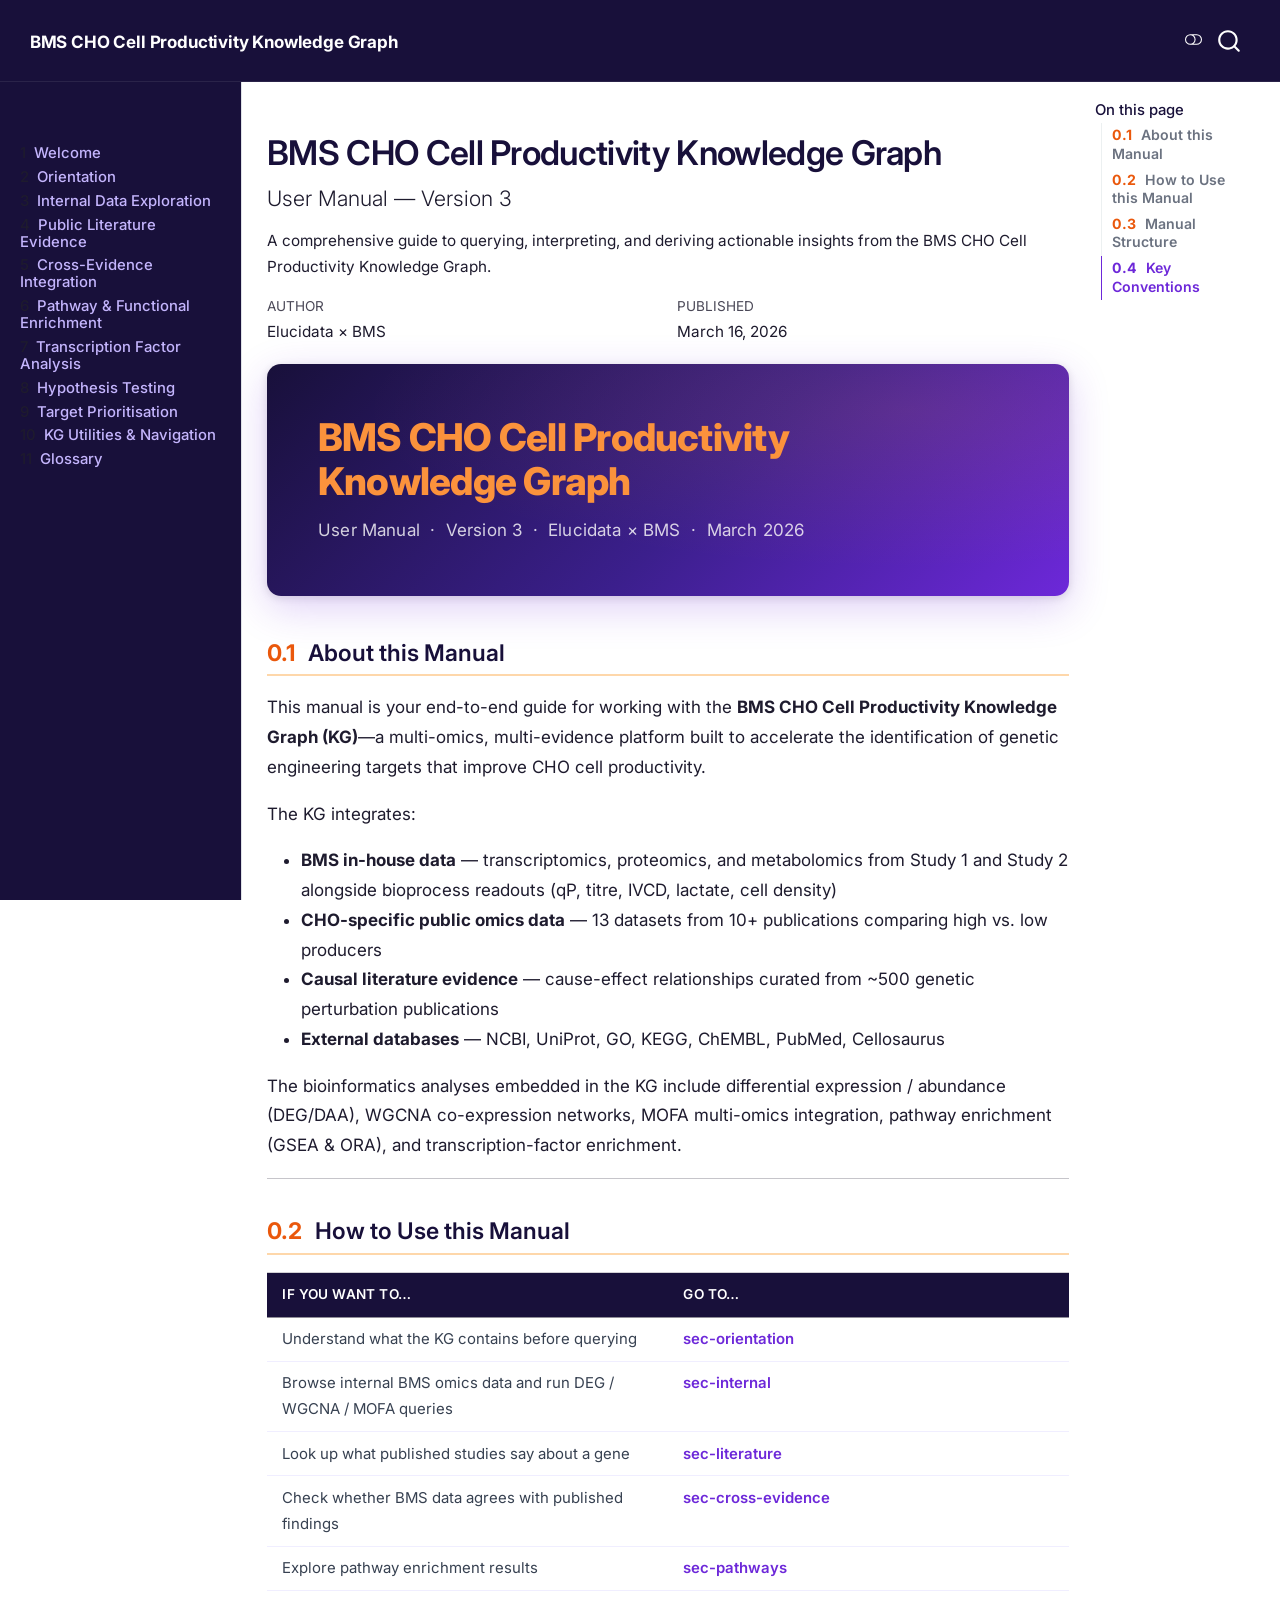
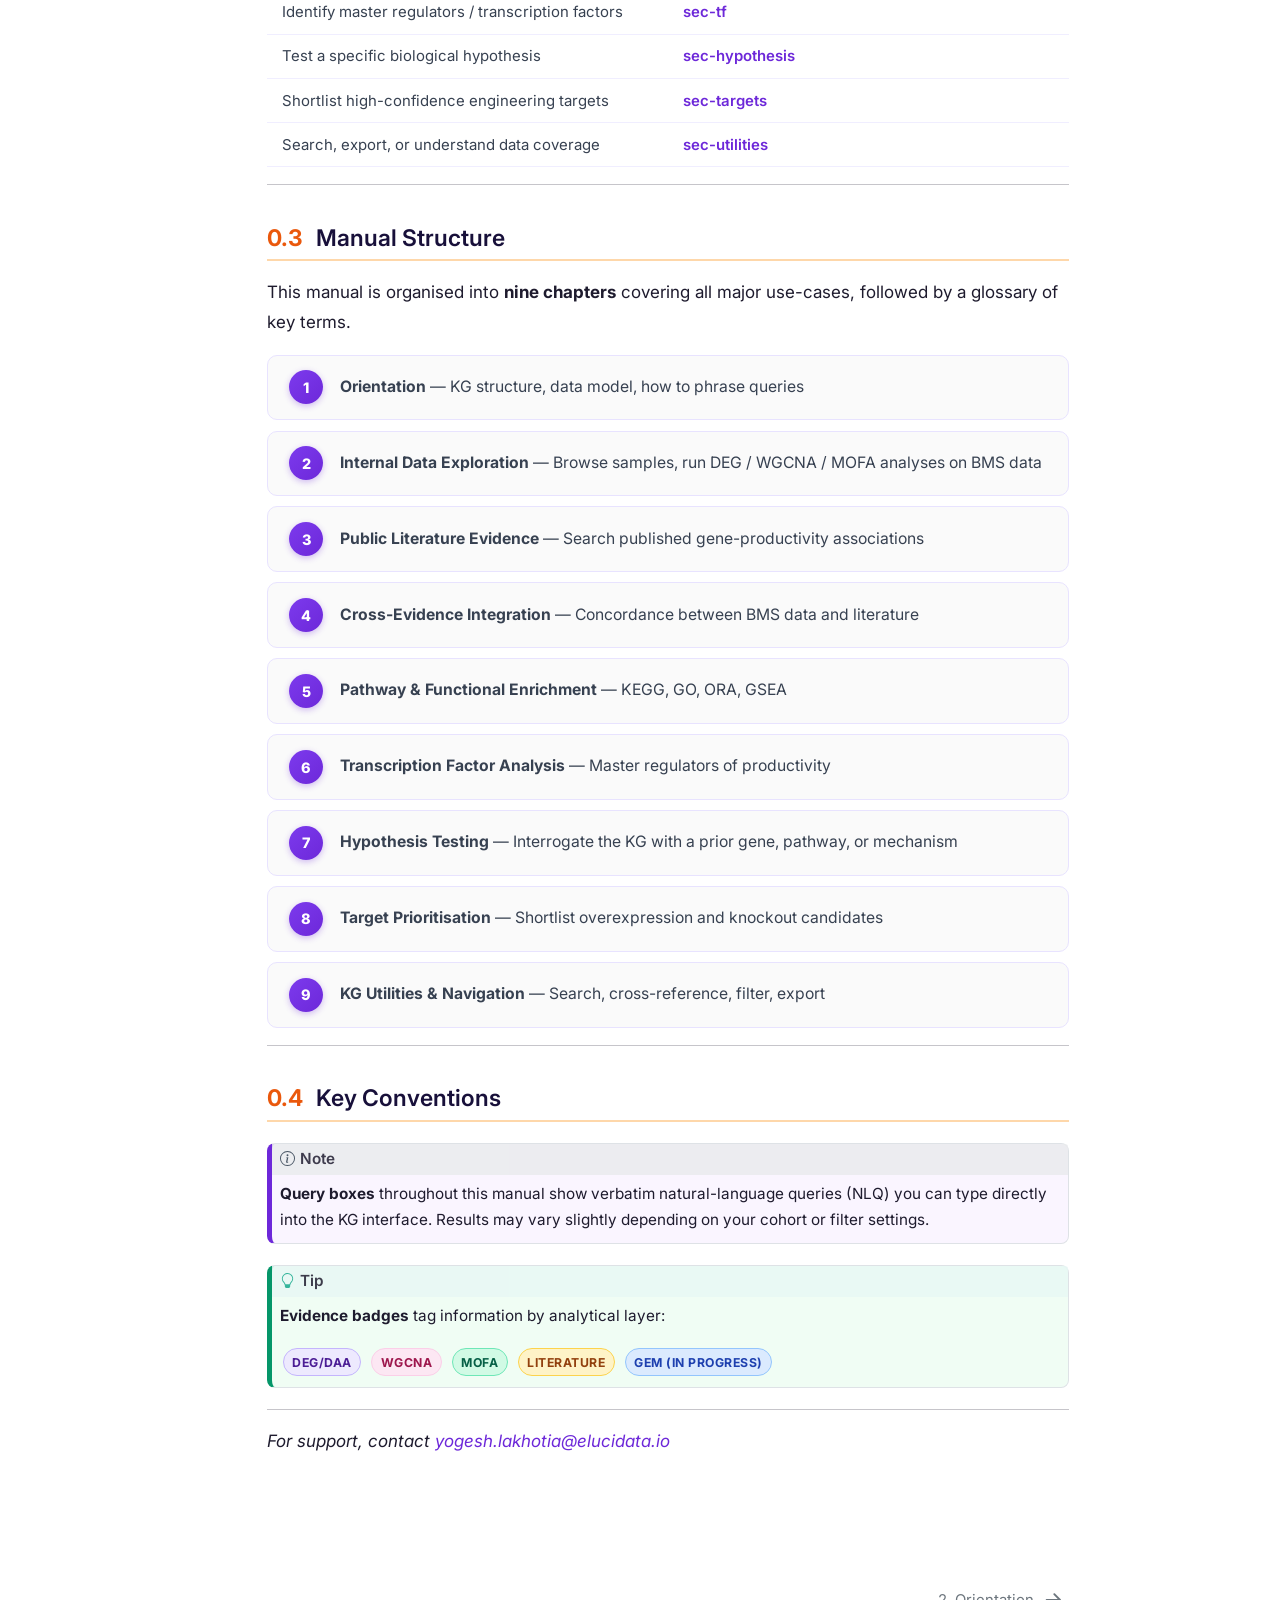
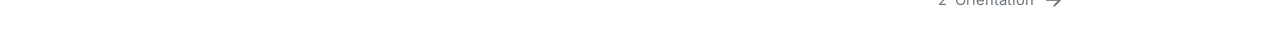
==== docs/index.html @ b987f4b6 "Configure GitHub Pages output" ====
<!DOCTYPE html>
<html xmlns="http://www.w3.org/1999/xhtml" lang="en" xml:lang="en"><head>

<meta charset="utf-8">
<meta name="generator" content="quarto-1.9.36">

<meta name="viewport" content="width=device-width, initial-scale=1.0, user-scalable=yes">

<meta name="author" content="Elucidata × BMS">
<meta name="dcterms.date" content="2026-03-16">
<meta name="description" content="A comprehensive guide to querying, interpreting, and deriving actionable insights from the BMS CHO Cell Productivity Knowledge Graph.">

<title>BMS CHO Cell Productivity Knowledge Graph</title>
<style>
/* Default styles provided by pandoc.
** See https://pandoc.org/MANUAL.html#variables-for-html for config info.
*/
code{white-space: pre-wrap;}
span.smallcaps{font-variant: small-caps;}
div.columns{display: flex; gap: min(4vw, 1.5em);}
div.column{flex: auto; overflow-x: auto;}
div.hanging-indent{margin-left: 1.5em; text-indent: -1.5em;}
ul.task-list{list-style: none;}
ul.task-list li input[type="checkbox"] {
  width: 0.8em;
  margin: 0 0.8em 0.2em -1em; /* quarto-specific, see https://github.com/quarto-dev/quarto-cli/issues/4556 */ 
  vertical-align: middle;
}
</style>


<script src="site_libs/quarto-nav/quarto-nav.js"></script>
<script src="site_libs/quarto-nav/headroom.min.js"></script>
<script src="site_libs/clipboard/clipboard.min.js"></script>
<script src="site_libs/quarto-search/autocomplete.umd.js"></script>
<script src="site_libs/quarto-search/fuse.min.js"></script>
<script src="site_libs/quarto-search/quarto-search.js"></script>
<meta name="quarto:offset" content="./">
<link href="./chapters/01-orientation.html" rel="next">
<script src="site_libs/quarto-html/quarto.js" type="module"></script>
<script src="site_libs/quarto-html/tabsets/tabsets.js" type="module"></script>
<script src="site_libs/quarto-html/popper.min.js"></script>
<script src="site_libs/quarto-html/tippy.umd.min.js"></script>
<script src="site_libs/quarto-html/anchor.min.js"></script>
<link href="site_libs/quarto-html/tippy.css" rel="stylesheet">
<link href="site_libs/quarto-html/quarto-syntax-highlighting-156c76771fd2490d2eb8da209f6ee8fd.css" rel="stylesheet" class="quarto-color-scheme" id="quarto-text-highlighting-styles">
<link href="site_libs/quarto-html/quarto-syntax-highlighting-dark-9d999877f3c5e6af240db9c54b9fdcfe.css" rel="stylesheet" class="quarto-color-scheme quarto-color-alternate" id="quarto-text-highlighting-styles">
<link href="site_libs/quarto-html/quarto-syntax-highlighting-156c76771fd2490d2eb8da209f6ee8fd.css" rel="stylesheet" class="quarto-color-scheme-extra" id="quarto-text-highlighting-styles">
<script src="site_libs/bootstrap/bootstrap.min.js"></script>
<link href="site_libs/bootstrap/bootstrap-icons.css" rel="stylesheet">
<link href="site_libs/bootstrap/bootstrap-00e9f1b5a2752f8c4356c5c7caae83e0.min.css" rel="stylesheet" append-hash="true" class="quarto-color-scheme" id="quarto-bootstrap" data-mode="light">
<link href="site_libs/bootstrap/bootstrap-dark-c3cbe804e7477162f487d173cf7d653f.min.css" rel="stylesheet" append-hash="true" class="quarto-color-scheme quarto-color-alternate" id="quarto-bootstrap" data-mode="dark">
<link href="site_libs/bootstrap/bootstrap-00e9f1b5a2752f8c4356c5c7caae83e0.min.css" rel="stylesheet" append-hash="true" class="quarto-color-scheme-extra" id="quarto-bootstrap" data-mode="light">
<script id="quarto-search-options" type="application/json">{
  "location": "navbar",
  "copy-button": false,
  "collapse-after": 3,
  "panel-placement": "end",
  "type": "overlay",
  "limit": 50,
  "keyboard-shortcut": [
    "f",
    "/",
    "s"
  ],
  "show-item-context": false,
  "language": {
    "search-no-results-text": "No results",
    "search-matching-documents-text": "matching documents",
    "search-copy-link-title": "Copy link to search",
    "search-hide-matches-text": "Hide additional matches",
    "search-more-match-text": "more match in this document",
    "search-more-matches-text": "more matches in this document",
    "search-clear-button-title": "Clear",
    "search-text-placeholder": "",
    "search-detached-cancel-button-title": "Cancel",
    "search-submit-button-title": "Submit",
    "search-label": "Search"
  }
}</script>
<style>html{ scroll-behavior: smooth; }</style>


</head>

<body class="nav-sidebar docked nav-fixed quarto-light"><script id="quarto-html-before-body" type="application/javascript">
    const toggleBodyColorMode = (bsSheetEl) => {
      const mode = bsSheetEl.getAttribute("data-mode");
      const bodyEl = window.document.querySelector("body");
      if (mode === "dark") {
        bodyEl.classList.add("quarto-dark");
        bodyEl.classList.remove("quarto-light");
      } else {
        bodyEl.classList.add("quarto-light");
        bodyEl.classList.remove("quarto-dark");
      }
    }
    const toggleBodyColorPrimary = () => {
      const bsSheetEl = window.document.querySelector("link#quarto-bootstrap:not([rel=disabled-stylesheet])");
      if (bsSheetEl) {
        toggleBodyColorMode(bsSheetEl);
      }
    }
    const setColorSchemeToggle = (alternate) => {
      const toggles = window.document.querySelectorAll('.quarto-color-scheme-toggle');
      for (let i=0; i < toggles.length; i++) {
        const toggle = toggles[i];
        if (toggle) {
          if (alternate) {
            toggle.classList.add("alternate");
          } else {
            toggle.classList.remove("alternate");
          }
        }
      }
    };
    const toggleColorMode = (alternate) => {
      // Switch the stylesheets
      const primaryStylesheets = window.document.querySelectorAll('link.quarto-color-scheme:not(.quarto-color-alternate)');
      const alternateStylesheets = window.document.querySelectorAll('link.quarto-color-scheme.quarto-color-alternate');
      manageTransitions('#quarto-margin-sidebar .nav-link', false);
      if (alternate) {
        // note: dark is layered on light, we don't disable primary!
        enableStylesheet(alternateStylesheets);
        for (const sheetNode of alternateStylesheets) {
          if (sheetNode.id === "quarto-bootstrap") {
            toggleBodyColorMode(sheetNode);
          }
        }
      } else {
        disableStylesheet(alternateStylesheets);
        enableStylesheet(primaryStylesheets)
        toggleBodyColorPrimary();
      }
      manageTransitions('#quarto-margin-sidebar .nav-link', true);
      // Switch the toggles
      setColorSchemeToggle(alternate)
      // Hack to workaround the fact that safari doesn't
      // properly recolor the scrollbar when toggling (#1455)
      if (navigator.userAgent.indexOf('Safari') > 0 && navigator.userAgent.indexOf('Chrome') == -1) {
        manageTransitions("body", false);
        window.scrollTo(0, 1);
        setTimeout(() => {
          window.scrollTo(0, 0);
          manageTransitions("body", true);
        }, 40);
      }
    }
    const disableStylesheet = (stylesheets) => {
      for (let i=0; i < stylesheets.length; i++) {
        const stylesheet = stylesheets[i];
        stylesheet.rel = 'disabled-stylesheet';
      }
    }
    const enableStylesheet = (stylesheets) => {
      for (let i=0; i < stylesheets.length; i++) {
        const stylesheet = stylesheets[i];
        if(stylesheet.rel !== 'stylesheet') { // for Chrome, which will still FOUC without this check
          stylesheet.rel = 'stylesheet';
        }
      }
    }
    const manageTransitions = (selector, allowTransitions) => {
      const els = window.document.querySelectorAll(selector);
      for (let i=0; i < els.length; i++) {
        const el = els[i];
        if (allowTransitions) {
          el.classList.remove('notransition');
        } else {
          el.classList.add('notransition');
        }
      }
    }
    const isFileUrl = () => {
      return window.location.protocol === 'file:';
    }
    const hasAlternateSentinel = () => {
      let styleSentinel = getColorSchemeSentinel();
      if (styleSentinel !== null) {
        return styleSentinel === "alternate";
      } else {
        return false;
      }
    }
    const setStyleSentinel = (alternate) => {
      const value = alternate ? "alternate" : "default";
      if (!isFileUrl()) {
        window.localStorage.setItem("quarto-color-scheme", value);
      } else {
        localAlternateSentinel = value;
      }
    }
    const getColorSchemeSentinel = () => {
      if (!isFileUrl()) {
        const storageValue = window.localStorage.getItem("quarto-color-scheme");
        return storageValue != null ? storageValue : localAlternateSentinel;
      } else {
        return localAlternateSentinel;
      }
    }
    const toggleGiscusIfUsed = (isAlternate, darkModeDefault) => {
      const baseTheme = document.querySelector('#giscus-base-theme')?.value ?? 'light';
      const alternateTheme = document.querySelector('#giscus-alt-theme')?.value ?? 'dark';
      let newTheme = '';
      if(authorPrefersDark) {
        newTheme = isAlternate ? baseTheme : alternateTheme;
      } else {
        newTheme = isAlternate ? alternateTheme : baseTheme;
      }
      const changeGiscusTheme = () => {
        // From: https://github.com/giscus/giscus/issues/336
        const sendMessage = (message) => {
          const iframe = document.querySelector('iframe.giscus-frame');
          if (!iframe) return;
          iframe.contentWindow.postMessage({ giscus: message }, 'https://giscus.app');
        }
        sendMessage({
          setConfig: {
            theme: newTheme
          }
        });
      }
      const isGiscussLoaded = window.document.querySelector('iframe.giscus-frame') !== null;
      if (isGiscussLoaded) {
        changeGiscusTheme();
      }
    };
    const authorPrefersDark = false;
    const darkModeDefault = authorPrefersDark;
      document.querySelector('link#quarto-text-highlighting-styles.quarto-color-scheme-extra').rel = 'disabled-stylesheet';
      document.querySelector('link#quarto-bootstrap.quarto-color-scheme-extra').rel = 'disabled-stylesheet';
    let localAlternateSentinel = darkModeDefault ? 'alternate' : 'default';
    // Dark / light mode switch
    window.quartoToggleColorScheme = () => {
      // Read the current dark / light value
      let toAlternate = !hasAlternateSentinel();
      toggleColorMode(toAlternate);
      setStyleSentinel(toAlternate);
      toggleGiscusIfUsed(toAlternate, darkModeDefault);
      window.dispatchEvent(new Event('resize'));
    };
    // Switch to dark mode if need be
    if (hasAlternateSentinel()) {
      toggleColorMode(true);
    } else {
      toggleColorMode(false);
    }
  </script>

<div id="quarto-search-results"></div>
  <header id="quarto-header" class="headroom fixed-top">
    <nav class="navbar navbar-expand-lg " data-bs-theme="dark">
      <div class="navbar-container container-fluid">
      <div class="navbar-brand-container mx-auto">
    <a class="navbar-brand" href="./index.html">
    <span class="navbar-title">BMS CHO Cell Productivity Knowledge Graph</span>
    </a>
  </div>
        <div class="quarto-navbar-tools tools-end">
  <a href="" class="quarto-color-scheme-toggle quarto-navigation-tool  px-1" onclick="window.quartoToggleColorScheme(); return false;" title="Toggle dark mode"><i class="bi"></i></a>
</div>
          <div id="quarto-search" class="" title="Search"></div>
      </div> <!-- /container-fluid -->
    </nav>
  <nav class="quarto-secondary-nav">
    <div class="container-fluid d-flex">
      <button type="button" class="quarto-btn-toggle btn" data-bs-toggle="collapse" role="button" data-bs-target=".quarto-sidebar-collapse-item" aria-controls="quarto-sidebar" aria-expanded="false" aria-label="Toggle sidebar navigation" onclick="if (window.quartoToggleHeadroom) { window.quartoToggleHeadroom(); }">
        <i class="bi bi-layout-text-sidebar-reverse"></i>
      </button>
        <nav class="quarto-page-breadcrumbs" aria-label="breadcrumb"><ol class="breadcrumb"><li class="breadcrumb-item"><a href="./index.html"><span class="chapter-number">1</span>&nbsp; <span class="chapter-title">Welcome</span></a></li></ol></nav>
        <a class="flex-grow-1" role="navigation" data-bs-toggle="collapse" data-bs-target=".quarto-sidebar-collapse-item" aria-controls="quarto-sidebar" aria-expanded="false" aria-label="Toggle sidebar navigation" onclick="if (window.quartoToggleHeadroom) { window.quartoToggleHeadroom(); }">      
        </a>
      <button type="button" class="btn quarto-search-button" aria-label="Search" onclick="window.quartoOpenSearch();">
        <i class="bi bi-search"></i>
      </button>
    </div>
  </nav>
</header>
<!-- content -->
<div id="quarto-content" class="quarto-container page-columns page-rows-contents page-layout-article page-navbar">
<!-- sidebar -->
  <nav id="quarto-sidebar" class="sidebar collapse collapse-horizontal quarto-sidebar-collapse-item sidebar-navigation docked overflow-auto">
        <div class="mt-2 flex-shrink-0 align-items-center">
        <div class="sidebar-search">
        <div id="quarto-search" class="" title="Search"></div>
        </div>
        </div>
    <div class="sidebar-menu-container"> 
    <ul class="list-unstyled mt-1">
        <li class="sidebar-item">
  <div class="sidebar-item-container"> 
  <a href="./index.html" class="sidebar-item-text sidebar-link active">
 <span class="menu-text"><span class="chapter-number">1</span>&nbsp; <span class="chapter-title">Welcome</span></span></a>
  </div>
</li>
        <li class="sidebar-item">
  <div class="sidebar-item-container"> 
  <a href="./chapters/01-orientation.html" class="sidebar-item-text sidebar-link">
 <span class="menu-text"><span class="chapter-number">2</span>&nbsp; <span class="chapter-title">Orientation</span></span></a>
  </div>
</li>
        <li class="sidebar-item">
  <div class="sidebar-item-container"> 
  <a href="./chapters/02-internal-data.html" class="sidebar-item-text sidebar-link">
 <span class="menu-text"><span class="chapter-number">3</span>&nbsp; <span class="chapter-title">Internal Data Exploration</span></span></a>
  </div>
</li>
        <li class="sidebar-item">
  <div class="sidebar-item-container"> 
  <a href="./chapters/03-public-literature.html" class="sidebar-item-text sidebar-link">
 <span class="menu-text"><span class="chapter-number">4</span>&nbsp; <span class="chapter-title">Public Literature Evidence</span></span></a>
  </div>
</li>
        <li class="sidebar-item">
  <div class="sidebar-item-container"> 
  <a href="./chapters/04-cross-evidence.html" class="sidebar-item-text sidebar-link">
 <span class="menu-text"><span class="chapter-number">5</span>&nbsp; <span class="chapter-title">Cross-Evidence Integration</span></span></a>
  </div>
</li>
        <li class="sidebar-item">
  <div class="sidebar-item-container"> 
  <a href="./chapters/05-pathway-enrichment.html" class="sidebar-item-text sidebar-link">
 <span class="menu-text"><span class="chapter-number">6</span>&nbsp; <span class="chapter-title">Pathway &amp; Functional Enrichment</span></span></a>
  </div>
</li>
        <li class="sidebar-item">
  <div class="sidebar-item-container"> 
  <a href="./chapters/06-transcription-factors.html" class="sidebar-item-text sidebar-link">
 <span class="menu-text"><span class="chapter-number">7</span>&nbsp; <span class="chapter-title">Transcription Factor Analysis</span></span></a>
  </div>
</li>
        <li class="sidebar-item">
  <div class="sidebar-item-container"> 
  <a href="./chapters/07-hypothesis-testing.html" class="sidebar-item-text sidebar-link">
 <span class="menu-text"><span class="chapter-number">8</span>&nbsp; <span class="chapter-title">Hypothesis Testing</span></span></a>
  </div>
</li>
        <li class="sidebar-item">
  <div class="sidebar-item-container"> 
  <a href="./chapters/08-target-prioritization.html" class="sidebar-item-text sidebar-link">
 <span class="menu-text"><span class="chapter-number">9</span>&nbsp; <span class="chapter-title">Target Prioritisation</span></span></a>
  </div>
</li>
        <li class="sidebar-item">
  <div class="sidebar-item-container"> 
  <a href="./chapters/09-utilities.html" class="sidebar-item-text sidebar-link">
 <span class="menu-text"><span class="chapter-number">10</span>&nbsp; <span class="chapter-title">KG Utilities &amp; Navigation</span></span></a>
  </div>
</li>
        <li class="sidebar-item">
  <div class="sidebar-item-container"> 
  <a href="./chapters/glossary.html" class="sidebar-item-text sidebar-link">
 <span class="menu-text"><span class="chapter-number">11</span>&nbsp; <span class="chapter-title">Glossary</span></span></a>
  </div>
</li>
    </ul>
    </div>
</nav>
<div id="quarto-sidebar-glass" class="quarto-sidebar-collapse-item" data-bs-toggle="collapse" data-bs-target=".quarto-sidebar-collapse-item"></div>
<!-- margin-sidebar -->
    <div id="quarto-margin-sidebar" class="sidebar margin-sidebar">
        <nav id="TOC" role="doc-toc" class="toc-active">
    <h2 id="toc-title">On this page</h2>
   
  <ul>
  <li><a href="#about-this-manual" id="toc-about-this-manual" class="nav-link active" data-scroll-target="#about-this-manual"><span class="header-section-number">0.1</span> About this Manual</a></li>
  <li><a href="#how-to-use-this-manual" id="toc-how-to-use-this-manual" class="nav-link" data-scroll-target="#how-to-use-this-manual"><span class="header-section-number">0.2</span> How to Use this Manual</a></li>
  <li><a href="#manual-structure" id="toc-manual-structure" class="nav-link" data-scroll-target="#manual-structure"><span class="header-section-number">0.3</span> Manual Structure</a></li>
  <li><a href="#key-conventions" id="toc-key-conventions" class="nav-link" data-scroll-target="#key-conventions"><span class="header-section-number">0.4</span> Key Conventions</a></li>
  </ul>
</nav>
    </div>
<!-- main -->
<main class="content" id="quarto-document-content">


<header id="title-block-header" class="quarto-title-block default">
<div class="quarto-title">
<h1 class="title">BMS CHO Cell Productivity Knowledge Graph</h1>
<p class="subtitle lead">User Manual — Version 3</p>
</div>

<div>
  <div class="description">
    <p>A comprehensive guide to querying, interpreting, and deriving actionable insights from the BMS CHO Cell Productivity Knowledge Graph.</p>
  </div>
</div>


<div class="quarto-title-meta">

    <div>
    <div class="quarto-title-meta-heading">Author</div>
    <div class="quarto-title-meta-contents">
             <p>Elucidata × BMS </p>
          </div>
  </div>
    
    <div>
    <div class="quarto-title-meta-heading">Published</div>
    <div class="quarto-title-meta-contents">
      <p class="date">March 16, 2026</p>
    </div>
  </div>
  
    
  </div>
  


</header>


<div class="hero-banner">
  <p class="hero-title">BMS CHO Cell Productivity<br>Knowledge Graph</p>
  <p class="hero-subtitle">User Manual &nbsp;·&nbsp; Version 3 &nbsp;·&nbsp; Elucidata × BMS &nbsp;·&nbsp; March 2026</p>
</div>
<section id="about-this-manual" class="level2" data-number="0.1">
<h2 data-number="0.1" class="anchored" data-anchor-id="about-this-manual"><span class="header-section-number">0.1</span> About this Manual</h2>
<p>This manual is your end-to-end guide for working with the <strong>BMS CHO Cell Productivity Knowledge Graph (KG)</strong>—a multi-omics, multi-evidence platform built to accelerate the identification of genetic engineering targets that improve CHO cell productivity.</p>
<p>The KG integrates:</p>
<ul>
<li><strong>BMS in-house data</strong> — transcriptomics, proteomics, and metabolomics from Study 1 and Study 2 alongside bioprocess readouts (qP, titre, IVCD, lactate, cell density)</li>
<li><strong>CHO-specific public omics data</strong> — 13 datasets from 10+ publications comparing high vs.&nbsp;low producers</li>
<li><strong>Causal literature evidence</strong> — cause-effect relationships curated from ~500 genetic perturbation publications</li>
<li><strong>External databases</strong> — NCBI, UniProt, GO, KEGG, ChEMBL, PubMed, Cellosaurus</li>
</ul>
<p>The bioinformatics analyses embedded in the KG include differential expression / abundance (DEG/DAA), WGCNA co-expression networks, MOFA multi-omics integration, pathway enrichment (GSEA &amp; ORA), and transcription-factor enrichment.</p>
<hr>
</section>
<section id="how-to-use-this-manual" class="level2" data-number="0.2">
<h2 data-number="0.2" class="anchored" data-anchor-id="how-to-use-this-manual"><span class="header-section-number">0.2</span> How to Use this Manual</h2>
<table class="caption-top table">
<colgroup>
<col style="width: 50%">
<col style="width: 50%">
</colgroup>
<thead>
<tr class="header">
<th>If you want to…</th>
<th>Go to…</th>
</tr>
</thead>
<tbody>
<tr class="odd">
<td>Understand what the KG contains before querying</td>
<td><a href="#sec-orientation" class="quarto-xref"><span class="quarto-unresolved-ref">sec-orientation</span></a></td>
</tr>
<tr class="even">
<td>Browse internal BMS omics data and run DEG / WGCNA / MOFA queries</td>
<td><a href="#sec-internal" class="quarto-xref"><span class="quarto-unresolved-ref">sec-internal</span></a></td>
</tr>
<tr class="odd">
<td>Look up what published studies say about a gene</td>
<td><a href="#sec-literature" class="quarto-xref"><span class="quarto-unresolved-ref">sec-literature</span></a></td>
</tr>
<tr class="even">
<td>Check whether BMS data agrees with published findings</td>
<td><a href="#sec-cross-evidence" class="quarto-xref"><span class="quarto-unresolved-ref">sec-cross-evidence</span></a></td>
</tr>
<tr class="odd">
<td>Explore pathway enrichment results</td>
<td><a href="#sec-pathways" class="quarto-xref"><span class="quarto-unresolved-ref">sec-pathways</span></a></td>
</tr>
<tr class="even">
<td>Identify master regulators / transcription factors</td>
<td><a href="#sec-tf" class="quarto-xref"><span class="quarto-unresolved-ref">sec-tf</span></a></td>
</tr>
<tr class="odd">
<td>Test a specific biological hypothesis</td>
<td><a href="#sec-hypothesis" class="quarto-xref"><span class="quarto-unresolved-ref">sec-hypothesis</span></a></td>
</tr>
<tr class="even">
<td>Shortlist high-confidence engineering targets</td>
<td><a href="#sec-targets" class="quarto-xref"><span class="quarto-unresolved-ref">sec-targets</span></a></td>
</tr>
<tr class="odd">
<td>Search, export, or understand data coverage</td>
<td><a href="#sec-utilities" class="quarto-xref"><span class="quarto-unresolved-ref">sec-utilities</span></a></td>
</tr>
</tbody>
</table>
<hr>
</section>
<section id="manual-structure" class="level2" data-number="0.3">
<h2 data-number="0.3" class="anchored" data-anchor-id="manual-structure"><span class="header-section-number">0.3</span> Manual Structure</h2>
<p>This manual is organised into <strong>nine chapters</strong> covering all major use-cases, followed by a glossary of key terms.</p>
<div class="step-box">
  <div class="step-number">1</div>
  <div><strong>Orientation</strong> — KG structure, data model, how to phrase queries</div>
</div>
<div class="step-box">
  <div class="step-number">2</div>
  <div><strong>Internal Data Exploration</strong> — Browse samples, run DEG / WGCNA / MOFA analyses on BMS data</div>
</div>
<div class="step-box">
  <div class="step-number">3</div>
  <div><strong>Public Literature Evidence</strong> — Search published gene-productivity associations</div>
</div>
<div class="step-box">
  <div class="step-number">4</div>
  <div><strong>Cross-Evidence Integration</strong> — Concordance between BMS data and literature</div>
</div>
<div class="step-box">
  <div class="step-number">5</div>
  <div><strong>Pathway &amp; Functional Enrichment</strong> — KEGG, GO, ORA, GSEA</div>
</div>
<div class="step-box">
  <div class="step-number">6</div>
  <div><strong>Transcription Factor Analysis</strong> — Master regulators of productivity</div>
</div>
<div class="step-box">
  <div class="step-number">7</div>
  <div><strong>Hypothesis Testing</strong> — Interrogate the KG with a prior gene, pathway, or mechanism</div>
</div>
<div class="step-box">
  <div class="step-number">8</div>
  <div><strong>Target Prioritisation</strong> — Shortlist overexpression and knockout candidates</div>
</div>
<div class="step-box">
  <div class="step-number">9</div>
  <div><strong>KG Utilities &amp; Navigation</strong> — Search, cross-reference, filter, export</div>
</div>
<hr>
</section>
<section id="key-conventions" class="level2" data-number="0.4">
<h2 data-number="0.4" class="anchored" data-anchor-id="key-conventions"><span class="header-section-number">0.4</span> Key Conventions</h2>
<div class="callout callout-style-default callout-note callout-titled">
<div class="callout-header d-flex align-content-center">
<div class="callout-icon-container">
<i class="callout-icon"></i>
</div>
<div class="callout-title-container flex-fill">
Note
</div>
</div>
<div class="callout-body-container callout-body">
<p><strong>Query boxes</strong> throughout this manual show verbatim natural-language queries (NLQ) you can type directly into the KG interface. Results may vary slightly depending on your cohort or filter settings.</p>
</div>
</div>
<div class="callout callout-style-default callout-tip callout-titled">
<div class="callout-header d-flex align-content-center">
<div class="callout-icon-container">
<i class="callout-icon"></i>
</div>
<div class="callout-title-container flex-fill">
Tip
</div>
</div>
<div class="callout-body-container callout-body">
<p><strong>Evidence badges</strong> tag information by analytical layer:</p>
<p><span class="evidence-badge badge-deg">DEG/DAA</span> <span class="evidence-badge badge-wgcna">WGCNA</span> <span class="evidence-badge badge-mofa">MOFA</span> <span class="evidence-badge badge-lit">Literature</span> <span class="evidence-badge badge-gem">GEM (in progress)</span></p>
</div>
</div>
<hr>
<p><em>For support, contact <a href="mailto:yogesh.lakhotia@elucidata.io">yogesh.lakhotia@elucidata.io</a></em></p>


</section>

</main> <!-- /main -->
<script id="quarto-html-after-body" type="application/javascript">
  window.document.addEventListener("DOMContentLoaded", function (event) {
    // Ensure there is a toggle, if there isn't float one in the top right
    if (window.document.querySelector('.quarto-color-scheme-toggle') === null) {
      const a = window.document.createElement('a');
      a.classList.add('top-right');
      a.classList.add('quarto-color-scheme-toggle');
      a.href = "";
      a.onclick = function() { try { window.quartoToggleColorScheme(); } catch {} return false; };
      const i = window.document.createElement("i");
      i.classList.add('bi');
      a.appendChild(i);
      window.document.body.appendChild(a);
    }
    setColorSchemeToggle(hasAlternateSentinel())
    const icon = "";
    const anchorJS = new window.AnchorJS();
    anchorJS.options = {
      placement: 'right',
      icon: icon
    };
    anchorJS.add('.anchored');
    const isCodeAnnotation = (el) => {
      for (const clz of el.classList) {
        if (clz.startsWith('code-annotation-')) {                     
          return true;
        }
      }
      return false;
    }
    const onCopySuccess = function(e) {
      // button target
      const button = e.trigger;
      // don't keep focus
      button.blur();
      // flash "checked"
      button.classList.add('code-copy-button-checked');
      var currentTitle = button.getAttribute("title");
      button.setAttribute("title", "Copied!");
      let tooltip;
      if (window.bootstrap) {
        button.setAttribute("data-bs-toggle", "tooltip");
        button.setAttribute("data-bs-placement", "left");
        button.setAttribute("data-bs-title", "Copied!");
        tooltip = new bootstrap.Tooltip(button, 
          { trigger: "manual", 
            customClass: "code-copy-button-tooltip",
            offset: [0, -8]});
        tooltip.show();    
      }
      setTimeout(function() {
        if (tooltip) {
          tooltip.hide();
          button.removeAttribute("data-bs-title");
          button.removeAttribute("data-bs-toggle");
          button.removeAttribute("data-bs-placement");
        }
        button.setAttribute("title", currentTitle);
        button.classList.remove('code-copy-button-checked');
      }, 1000);
      // clear code selection
      e.clearSelection();
    }
    const getTextToCopy = function(trigger) {
      const outerScaffold = trigger.parentElement.cloneNode(true);
      const codeEl = outerScaffold.querySelector('code');
      for (const childEl of codeEl.children) {
        if (isCodeAnnotation(childEl)) {
          childEl.remove();
        }
      }
      return codeEl.innerText;
    }
    const clipboard = new window.ClipboardJS('.code-copy-button:not([data-in-quarto-modal])', {
      text: getTextToCopy
    });
    clipboard.on('success', onCopySuccess);
    if (window.document.getElementById('quarto-embedded-source-code-modal')) {
      const clipboardModal = new window.ClipboardJS('.code-copy-button[data-in-quarto-modal]', {
        text: getTextToCopy,
        container: window.document.getElementById('quarto-embedded-source-code-modal')
      });
      clipboardModal.on('success', onCopySuccess);
    }
      var localhostRegex = new RegExp(/^(?:http|https):\/\/localhost\:?[0-9]*\//);
      var mailtoRegex = new RegExp(/^mailto:/);
        var filterRegex = new RegExp('/' + window.location.host + '/');
      var isInternal = (href) => {
          return filterRegex.test(href) || localhostRegex.test(href) || mailtoRegex.test(href);
      }
      // Inspect non-navigation links and adorn them if external
     var links = window.document.querySelectorAll('a[href]:not(.nav-link):not(.navbar-brand):not(.toc-action):not(.sidebar-link):not(.sidebar-item-toggle):not(.pagination-link):not(.no-external):not([aria-hidden]):not(.dropdown-item):not(.quarto-navigation-tool):not(.about-link)');
      for (var i=0; i<links.length; i++) {
        const link = links[i];
        if (!isInternal(link.href)) {
          // undo the damage that might have been done by quarto-nav.js in the case of
          // links that we want to consider external
          if (link.dataset.originalHref !== undefined) {
            link.href = link.dataset.originalHref;
          }
            // target, if specified
            link.setAttribute("target", "_blank");
            if (link.getAttribute("rel") === null) {
              link.setAttribute("rel", "noopener");
            }
            // default icon
            link.classList.add("external");
        }
      }
    function tippyHover(el, contentFn, onTriggerFn, onUntriggerFn) {
      const config = {
        allowHTML: true,
        maxWidth: 500,
        delay: 100,
        arrow: false,
        appendTo: function(el) {
            return el.parentElement;
        },
        interactive: true,
        interactiveBorder: 10,
        theme: 'quarto',
        placement: 'bottom-start',
      };
      if (contentFn) {
        config.content = contentFn;
      }
      if (onTriggerFn) {
        config.onTrigger = onTriggerFn;
      }
      if (onUntriggerFn) {
        config.onUntrigger = onUntriggerFn;
      }
      window.tippy(el, config); 
    }
    const noterefs = window.document.querySelectorAll('a[role="doc-noteref"]');
    for (var i=0; i<noterefs.length; i++) {
      const ref = noterefs[i];
      tippyHover(ref, function() {
        // use id or data attribute instead here
        let href = ref.getAttribute('data-footnote-href') || ref.getAttribute('href');
        try { href = new URL(href).hash; } catch {}
        const id = href.replace(/^#\/?/, "");
        const note = window.document.getElementById(id);
        if (note) {
          return note.innerHTML;
        } else {
          return "";
        }
      });
    }
    const xrefs = window.document.querySelectorAll('a.quarto-xref');
    const processXRef = (id, note) => {
      // Strip column container classes
      const stripColumnClz = (el) => {
        el.classList.remove("page-full", "page-columns");
        if (el.children) {
          for (const child of el.children) {
            stripColumnClz(child);
          }
        }
      }
      stripColumnClz(note)
      if (id === null || id.startsWith('sec-')) {
        // Special case sections, only their first couple elements
        const container = document.createElement("div");
        if (note.children && note.children.length > 2) {
          container.appendChild(note.children[0].cloneNode(true));
          for (let i = 1; i < note.children.length; i++) {
            const child = note.children[i];
            if (child.tagName === "P" && child.innerText === "") {
              continue;
            } else {
              container.appendChild(child.cloneNode(true));
              break;
            }
          }
          if (window.Quarto?.typesetMath) {
            window.Quarto.typesetMath(container);
          }
          return container.innerHTML
        } else {
          if (window.Quarto?.typesetMath) {
            window.Quarto.typesetMath(note);
          }
          return note.innerHTML;
        }
      } else {
        // Remove any anchor links if they are present
        const anchorLink = note.querySelector('a.anchorjs-link');
        if (anchorLink) {
          anchorLink.remove();
        }
        if (window.Quarto?.typesetMath) {
          window.Quarto.typesetMath(note);
        }
        if (note.classList.contains("callout")) {
          return note.outerHTML;
        } else {
          return note.innerHTML;
        }
      }
    }
    for (var i=0; i<xrefs.length; i++) {
      const xref = xrefs[i];
      tippyHover(xref, undefined, function(instance) {
        instance.disable();
        let url = xref.getAttribute('href');
        let hash = undefined; 
        if (url.startsWith('#')) {
          hash = url;
        } else {
          try { hash = new URL(url).hash; } catch {}
        }
        if (hash) {
          const id = hash.replace(/^#\/?/, "");
          const note = window.document.getElementById(id);
          if (note !== null) {
            try {
              const html = processXRef(id, note.cloneNode(true));
              instance.setContent(html);
            } finally {
              instance.enable();
              instance.show();
            }
          } else {
            // See if we can fetch this
            fetch(url.split('#')[0])
            .then(res => res.text())
            .then(html => {
              const parser = new DOMParser();
              const htmlDoc = parser.parseFromString(html, "text/html");
              const note = htmlDoc.getElementById(id);
              if (note !== null) {
                const html = processXRef(id, note);
                instance.setContent(html);
              } 
            }).finally(() => {
              instance.enable();
              instance.show();
            });
          }
        } else {
          // See if we can fetch a full url (with no hash to target)
          // This is a special case and we should probably do some content thinning / targeting
          fetch(url)
          .then(res => res.text())
          .then(html => {
            const parser = new DOMParser();
            const htmlDoc = parser.parseFromString(html, "text/html");
            const note = htmlDoc.querySelector('main.content');
            if (note !== null) {
              // This should only happen for chapter cross references
              // (since there is no id in the URL)
              // remove the first header
              if (note.children.length > 0 && note.children[0].tagName === "HEADER") {
                note.children[0].remove();
              }
              const html = processXRef(null, note);
              instance.setContent(html);
            } 
          }).finally(() => {
            instance.enable();
            instance.show();
          });
        }
      }, function(instance) {
      });
    }
        let selectedAnnoteEl;
        const selectorForAnnotation = ( cell, annotation) => {
          let cellAttr = 'data-code-cell="' + cell + '"';
          let lineAttr = 'data-code-annotation="' +  annotation + '"';
          const selector = 'span[' + cellAttr + '][' + lineAttr + ']';
          return selector;
        }
        const selectCodeLines = (annoteEl) => {
          const doc = window.document;
          const targetCell = annoteEl.getAttribute("data-target-cell");
          const targetAnnotation = annoteEl.getAttribute("data-target-annotation");
          const annoteSpan = window.document.querySelector(selectorForAnnotation(targetCell, targetAnnotation));
          const lines = annoteSpan.getAttribute("data-code-lines").split(",");
          const lineIds = lines.map((line) => {
            return targetCell + "-" + line;
          })
          let top = null;
          let height = null;
          let parent = null;
          if (lineIds.length > 0) {
              //compute the position of the single el (top and bottom and make a div)
              const el = window.document.getElementById(lineIds[0]);
              top = el.offsetTop;
              height = el.offsetHeight;
              parent = el.parentElement.parentElement;
            if (lineIds.length > 1) {
              const lastEl = window.document.getElementById(lineIds[lineIds.length - 1]);
              const bottom = lastEl.offsetTop + lastEl.offsetHeight;
              height = bottom - top;
            }
            if (top !== null && height !== null && parent !== null) {
              // cook up a div (if necessary) and position it 
              let div = window.document.getElementById("code-annotation-line-highlight");
              if (div === null) {
                div = window.document.createElement("div");
                div.setAttribute("id", "code-annotation-line-highlight");
                div.style.position = 'absolute';
                parent.appendChild(div);
              }
              div.style.top = top - 2 + "px";
              div.style.height = height + 4 + "px";
              div.style.left = 0;
              let gutterDiv = window.document.getElementById("code-annotation-line-highlight-gutter");
              if (gutterDiv === null) {
                gutterDiv = window.document.createElement("div");
                gutterDiv.setAttribute("id", "code-annotation-line-highlight-gutter");
                gutterDiv.style.position = 'absolute';
                const codeCell = window.document.getElementById(targetCell);
                const gutter = codeCell.querySelector('.code-annotation-gutter');
                gutter.appendChild(gutterDiv);
              }
              gutterDiv.style.top = top - 2 + "px";
              gutterDiv.style.height = height + 4 + "px";
            }
            selectedAnnoteEl = annoteEl;
          }
        };
        const unselectCodeLines = () => {
          const elementsIds = ["code-annotation-line-highlight", "code-annotation-line-highlight-gutter"];
          elementsIds.forEach((elId) => {
            const div = window.document.getElementById(elId);
            if (div) {
              div.remove();
            }
          });
          selectedAnnoteEl = undefined;
        };
          // Handle positioning of the toggle
      window.addEventListener(
        "resize",
        throttle(() => {
          elRect = undefined;
          if (selectedAnnoteEl) {
            selectCodeLines(selectedAnnoteEl);
          }
        }, 10)
      );
      function throttle(fn, ms) {
      let throttle = false;
      let timer;
        return (...args) => {
          if(!throttle) { // first call gets through
              fn.apply(this, args);
              throttle = true;
          } else { // all the others get throttled
              if(timer) clearTimeout(timer); // cancel #2
              timer = setTimeout(() => {
                fn.apply(this, args);
                timer = throttle = false;
              }, ms);
          }
        };
      }
        // Attach click handler to the DT
        const annoteDls = window.document.querySelectorAll('dt[data-target-cell]');
        for (const annoteDlNode of annoteDls) {
          annoteDlNode.addEventListener('click', (event) => {
            const clickedEl = event.target;
            if (clickedEl !== selectedAnnoteEl) {
              unselectCodeLines();
              const activeEl = window.document.querySelector('dt[data-target-cell].code-annotation-active');
              if (activeEl) {
                activeEl.classList.remove('code-annotation-active');
              }
              selectCodeLines(clickedEl);
              clickedEl.classList.add('code-annotation-active');
            } else {
              // Unselect the line
              unselectCodeLines();
              clickedEl.classList.remove('code-annotation-active');
            }
          });
        }
    const findCites = (el) => {
      const parentEl = el.parentElement;
      if (parentEl) {
        const cites = parentEl.dataset.cites;
        if (cites) {
          return {
            el,
            cites: cites.split(' ')
          };
        } else {
          return findCites(el.parentElement)
        }
      } else {
        return undefined;
      }
    };
    var bibliorefs = window.document.querySelectorAll('a[role="doc-biblioref"]');
    for (var i=0; i<bibliorefs.length; i++) {
      const ref = bibliorefs[i];
      const citeInfo = findCites(ref);
      if (citeInfo) {
        tippyHover(citeInfo.el, function() {
          var popup = window.document.createElement('div');
          citeInfo.cites.forEach(function(cite) {
            var citeDiv = window.document.createElement('div');
            citeDiv.classList.add('hanging-indent');
            citeDiv.classList.add('csl-entry');
            var biblioDiv = window.document.getElementById('ref-' + cite);
            if (biblioDiv) {
              citeDiv.innerHTML = biblioDiv.innerHTML;
            }
            popup.appendChild(citeDiv);
          });
          return popup.innerHTML;
        });
      }
    }
  });
  </script>
<nav class="page-navigation">
  <div class="nav-page nav-page-previous">
  </div>
  <div class="nav-page nav-page-next">
      <a href="./chapters/01-orientation.html" class="pagination-link" aria-label="Orientation">
        <span class="nav-page-text"><span class="chapter-number">2</span>&nbsp; <span class="chapter-title">Orientation</span></span> <i class="bi bi-arrow-right-short"></i>
      </a>
  </div>
</nav>
</div> <!-- /content -->




<script src="site_libs/quarto-html/zenscroll-min.js"></script>
</body></html>
---- docs/site_libs/quarto-html/tippy.css ----
.tippy-box[data-animation=fade][data-state=hidden]{opacity:0}[data-tippy-root]{max-width:calc(100vw - 10px)}.tippy-box{position:relative;background-color:#333;color:#fff;border-radius:4px;font-size:14px;line-height:1.4;white-space:normal;outline:0;transition-property:transform,visibility,opacity}.tippy-box[data-placement^=top]>.tippy-arrow{bottom:0}.tippy-box[data-placement^=top]>.tippy-arrow:before{bottom:-7px;left:0;border-width:8px 8px 0;border-top-color:initial;transform-origin:center top}.tippy-box[data-placement^=bottom]>.tippy-arrow{top:0}.tippy-box[data-placement^=bottom]>.tippy-arrow:before{top:-7px;left:0;border-width:0 8px 8px;border-bottom-color:initial;transform-origin:center bottom}.tippy-box[data-placement^=left]>.tippy-arrow{right:0}.tippy-box[data-placement^=left]>.tippy-arrow:before{border-width:8px 0 8px 8px;border-left-color:initial;right:-7px;transform-origin:center left}.tippy-box[data-placement^=right]>.tippy-arrow{left:0}.tippy-box[data-placement^=right]>.tippy-arrow:before{left:-7px;border-width:8px 8px 8px 0;border-right-color:initial;transform-origin:center right}.tippy-box[data-inertia][data-state=visible]{transition-timing-function:cubic-bezier(.54,1.5,.38,1.11)}.tippy-arrow{width:16px;height:16px;color:#333}.tippy-arrow:before{content:"";position:absolute;border-color:transparent;border-style:solid}.tippy-content{position:relative;padding:5px 9px;z-index:1}
---- docs/site_libs/quarto-html/quarto-syntax-highlighting-156c76771fd2490d2eb8da209f6ee8fd.css ----
/* quarto syntax highlight colors */
:root {
  --quarto-hl-ot-color: #003B4F;
  --quarto-hl-at-color: #657422;
  --quarto-hl-ss-color: #20794D;
  --quarto-hl-an-color: #5E5E5E;
  --quarto-hl-fu-color: #4758AB;
  --quarto-hl-st-color: #20794D;
  --quarto-hl-cf-color: #003B4F;
  --quarto-hl-op-color: #5E5E5E;
  --quarto-hl-er-color: #AD0000;
  --quarto-hl-bn-color: #AD0000;
  --quarto-hl-al-color: #AD0000;
  --quarto-hl-va-color: #111111;
  --quarto-hl-bu-color: inherit;
  --quarto-hl-ex-color: inherit;
  --quarto-hl-pp-color: #AD0000;
  --quarto-hl-in-color: #5E5E5E;
  --quarto-hl-vs-color: #20794D;
  --quarto-hl-wa-color: #5E5E5E;
  --quarto-hl-do-color: #5E5E5E;
  --quarto-hl-im-color: #00769E;
  --quarto-hl-ch-color: #20794D;
  --quarto-hl-dt-color: #AD0000;
  --quarto-hl-fl-color: #AD0000;
  --quarto-hl-co-color: #5E5E5E;
  --quarto-hl-cv-color: #5E5E5E;
  --quarto-hl-cn-color: #8f5902;
  --quarto-hl-sc-color: #5E5E5E;
  --quarto-hl-dv-color: #AD0000;
  --quarto-hl-kw-color: #003B4F;
}

/* other quarto variables */
:root {
  --quarto-font-monospace: "JetBrains Mono", "Fira Mono", ui-monospace, monospace;
}

:root {
  --quarto-font-monospace: SFMono-Regular, Menlo, Monaco, Consolas, "Liberation Mono", "Courier New", monospace;
}

/* syntax highlight based on Pandoc's rules */
pre > code.sourceCode > span {
  color: #003B4F;
}

code.sourceCode > span {
  color: #003B4F;
}

div.sourceCode,
div.sourceCode pre.sourceCode {
  color: #003B4F;
}

/* Normal */
code span {
  color: #003B4F;
}

/* Alert */
code span.al {
  color: #AD0000;
  font-style: inherit;
}

/* Annotation */
code span.an {
  color: #5E5E5E;
  font-style: inherit;
}

/* Attribute */
code span.at {
  color: #657422;
  font-style: inherit;
}

/* BaseN */
code span.bn {
  color: #AD0000;
  font-style: inherit;
}

/* BuiltIn */
code span.bu {
  font-style: inherit;
}

/* ControlFlow */
code span.cf {
  color: #003B4F;
  font-weight: bold;
  font-style: inherit;
}

/* Char */
code span.ch {
  color: #20794D;
  font-style: inherit;
}

/* Constant */
code span.cn {
  color: #8f5902;
  font-style: inherit;
}

/* Comment */
code span.co {
  color: #5E5E5E;
  font-style: inherit;
}

/* CommentVar */
code span.cv {
  color: #5E5E5E;
  font-style: italic;
}

/* Documentation */
code span.do {
  color: #5E5E5E;
  font-style: italic;
}

/* DataType */
code span.dt {
  color: #AD0000;
  font-style: inherit;
}

/* DecVal */
code span.dv {
  color: #AD0000;
  font-style: inherit;
}

/* Error */
code span.er {
  color: #AD0000;
  font-style: inherit;
}

/* Extension */
code span.ex {
  font-style: inherit;
}

/* Float */
code span.fl {
  color: #AD0000;
  font-style: inherit;
}

/* Function */
code span.fu {
  color: #4758AB;
  font-style: inherit;
}

/* Import */
code span.im {
  color: #00769E;
  font-style: inherit;
}

/* Information */
code span.in {
  color: #5E5E5E;
  font-style: inherit;
}

/* Keyword */
code span.kw {
  color: #003B4F;
  font-weight: bold;
  font-style: inherit;
}

/* Operator */
code span.op {
  color: #5E5E5E;
  font-style: inherit;
}

/* Other */
code span.ot {
  color: #003B4F;
  font-style: inherit;
}

/* Preprocessor */
code span.pp {
  color: #AD0000;
  font-style: inherit;
}

/* SpecialChar */
code span.sc {
  color: #5E5E5E;
  font-style: inherit;
}

/* SpecialString */
code span.ss {
  color: #20794D;
  font-style: inherit;
}

/* String */
code span.st {
  color: #20794D;
  font-style: inherit;
}

/* Variable */
code span.va {
  color: #111111;
  font-style: inherit;
}

/* VerbatimString */
code span.vs {
  color: #20794D;
  font-style: inherit;
}

/* Warning */
code span.wa {
  color: #5E5E5E;
  font-style: italic;
}

.prevent-inlining {
  content: "</";
}

/*# sourceMappingURL=93d8ca35737032ab2d8c25ea41d46aaa.css.map */
---- docs/site_libs/quarto-html/quarto-syntax-highlighting-dark-9d999877f3c5e6af240db9c54b9fdcfe.css ----
/* quarto syntax highlight colors */
:root {
  --quarto-hl-al-color: #f07178;
  --quarto-hl-an-color: #d4d0ab;
  --quarto-hl-at-color: #00e0e0;
  --quarto-hl-bn-color: #d4d0ab;
  --quarto-hl-bu-color: #abe338;
  --quarto-hl-ch-color: #abe338;
  --quarto-hl-co-color: #f8f8f2;
  --quarto-hl-cv-color: #ffd700;
  --quarto-hl-cn-color: #ffd700;
  --quarto-hl-cf-color: #ffa07a;
  --quarto-hl-dt-color: #ffa07a;
  --quarto-hl-dv-color: #d4d0ab;
  --quarto-hl-do-color: #f8f8f2;
  --quarto-hl-er-color: #f07178;
  --quarto-hl-ex-color: #00e0e0;
  --quarto-hl-fl-color: #d4d0ab;
  --quarto-hl-fu-color: #ffa07a;
  --quarto-hl-im-color: #abe338;
  --quarto-hl-in-color: #d4d0ab;
  --quarto-hl-kw-color: #ffa07a;
  --quarto-hl-op-color: #ffa07a;
  --quarto-hl-ot-color: #00e0e0;
  --quarto-hl-pp-color: #dcc6e0;
  --quarto-hl-re-color: #00e0e0;
  --quarto-hl-sc-color: #abe338;
  --quarto-hl-ss-color: #abe338;
  --quarto-hl-st-color: #abe338;
  --quarto-hl-va-color: #00e0e0;
  --quarto-hl-vs-color: #abe338;
  --quarto-hl-wa-color: #dcc6e0;
}

/* other quarto variables */
:root {
  --quarto-font-monospace: "JetBrains Mono", "Fira Mono", ui-monospace, monospace;
}

:root {
  --quarto-font-monospace: SFMono-Regular, Menlo, Monaco, Consolas, "Liberation Mono", "Courier New", monospace;
}

/* syntax highlight based on Pandoc's rules */
pre > code.sourceCode > span {
  color: #f8f8f2;
}

code.sourceCode > span {
  color: #f8f8f2;
}

div.sourceCode,
div.sourceCode pre.sourceCode {
  color: #f8f8f2;
}

/* Normal */
code span {
  color: #f8f8f2;
}

/* Alert */
code span.al {
  color: #f07178;
}

/* Annotation */
code span.an {
  color: #d4d0ab;
}

/* Attribute */
code span.at {
  color: #00e0e0;
}

/* BaseN */
code span.bn {
  color: #d4d0ab;
}

/* BuiltIn */
code span.bu {
  color: #abe338;
}

/* ControlFlow */
code span.cf {
  font-weight: bold;
  color: #ffa07a;
}

/* Char */
code span.ch {
  color: #abe338;
}

/* Constant */
code span.cn {
  color: #ffd700;
}

/* Comment */
code span.co {
  font-style: italic;
  color: #f8f8f2;
}

/* CommentVar */
code span.cv {
  color: #ffd700;
}

/* Documentation */
code span.do {
  color: #f8f8f2;
}

/* DataType */
code span.dt {
  color: #ffa07a;
}

/* DecVal */
code span.dv {
  color: #d4d0ab;
}

/* Error */
code span.er {
  color: #f07178;
  text-decoration: underline;
}

/* Extension */
code span.ex {
  font-weight: bold;
  color: #00e0e0;
}

/* Float */
code span.fl {
  color: #d4d0ab;
}

/* Function */
code span.fu {
  color: #ffa07a;
}

/* Import */
code span.im {
  color: #abe338;
}

/* Information */
code span.in {
  color: #d4d0ab;
}

/* Keyword */
code span.kw {
  font-weight: bold;
  color: #ffa07a;
}

/* Operator */
code span.op {
  color: #ffa07a;
}

/* Other */
code span.ot {
  color: #00e0e0;
}

/* Preprocessor */
code span.pp {
  color: #dcc6e0;
}

/* RegionMarker */
code span.re {
  background-color: #f8f8f2;
  color: #00e0e0;
}

/* SpecialChar */
code span.sc {
  color: #abe338;
}

/* SpecialString */
code span.ss {
  color: #abe338;
}

/* String */
code span.st {
  color: #abe338;
}

/* Variable */
code span.va {
  color: #00e0e0;
}

/* VerbatimString */
code span.vs {
  color: #abe338;
}

/* Warning */
code span.wa {
  color: #dcc6e0;
}

.prevent-inlining {
  content: "</";
}

/*# sourceMappingURL=94bc6e2957e26891d3617f5e80196e13.css.map */
---- docs/site_libs/quarto-html/quarto-syntax-highlighting-156c76771fd2490d2eb8da209f6ee8fd.css ----
/* quarto syntax highlight colors */
:root {
  --quarto-hl-ot-color: #003B4F;
  --quarto-hl-at-color: #657422;
  --quarto-hl-ss-color: #20794D;
  --quarto-hl-an-color: #5E5E5E;
  --quarto-hl-fu-color: #4758AB;
  --quarto-hl-st-color: #20794D;
  --quarto-hl-cf-color: #003B4F;
  --quarto-hl-op-color: #5E5E5E;
  --quarto-hl-er-color: #AD0000;
  --quarto-hl-bn-color: #AD0000;
  --quarto-hl-al-color: #AD0000;
  --quarto-hl-va-color: #111111;
  --quarto-hl-bu-color: inherit;
  --quarto-hl-ex-color: inherit;
  --quarto-hl-pp-color: #AD0000;
  --quarto-hl-in-color: #5E5E5E;
  --quarto-hl-vs-color: #20794D;
  --quarto-hl-wa-color: #5E5E5E;
  --quarto-hl-do-color: #5E5E5E;
  --quarto-hl-im-color: #00769E;
  --quarto-hl-ch-color: #20794D;
  --quarto-hl-dt-color: #AD0000;
  --quarto-hl-fl-color: #AD0000;
  --quarto-hl-co-color: #5E5E5E;
  --quarto-hl-cv-color: #5E5E5E;
  --quarto-hl-cn-color: #8f5902;
  --quarto-hl-sc-color: #5E5E5E;
  --quarto-hl-dv-color: #AD0000;
  --quarto-hl-kw-color: #003B4F;
}

/* other quarto variables */
:root {
  --quarto-font-monospace: "JetBrains Mono", "Fira Mono", ui-monospace, monospace;
}

:root {
  --quarto-font-monospace: SFMono-Regular, Menlo, Monaco, Consolas, "Liberation Mono", "Courier New", monospace;
}

/* syntax highlight based on Pandoc's rules */
pre > code.sourceCode > span {
  color: #003B4F;
}

code.sourceCode > span {
  color: #003B4F;
}

div.sourceCode,
div.sourceCode pre.sourceCode {
  color: #003B4F;
}

/* Normal */
code span {
  color: #003B4F;
}

/* Alert */
code span.al {
  color: #AD0000;
  font-style: inherit;
}

/* Annotation */
code span.an {
  color: #5E5E5E;
  font-style: inherit;
}

/* Attribute */
code span.at {
  color: #657422;
  font-style: inherit;
}

/* BaseN */
code span.bn {
  color: #AD0000;
  font-style: inherit;
}

/* BuiltIn */
code span.bu {
  font-style: inherit;
}

/* ControlFlow */
code span.cf {
  color: #003B4F;
  font-weight: bold;
  font-style: inherit;
}

/* Char */
code span.ch {
  color: #20794D;
  font-style: inherit;
}

/* Constant */
code span.cn {
  color: #8f5902;
  font-style: inherit;
}

/* Comment */
code span.co {
  color: #5E5E5E;
  font-style: inherit;
}

/* CommentVar */
code span.cv {
  color: #5E5E5E;
  font-style: italic;
}

/* Documentation */
code span.do {
  color: #5E5E5E;
  font-style: italic;
}

/* DataType */
code span.dt {
  color: #AD0000;
  font-style: inherit;
}

/* DecVal */
code span.dv {
  color: #AD0000;
  font-style: inherit;
}

/* Error */
code span.er {
  color: #AD0000;
  font-style: inherit;
}

/* Extension */
code span.ex {
  font-style: inherit;
}

/* Float */
code span.fl {
  color: #AD0000;
  font-style: inherit;
}

/* Function */
code span.fu {
  color: #4758AB;
  font-style: inherit;
}

/* Import */
code span.im {
  color: #00769E;
  font-style: inherit;
}

/* Information */
code span.in {
  color: #5E5E5E;
  font-style: inherit;
}

/* Keyword */
code span.kw {
  color: #003B4F;
  font-weight: bold;
  font-style: inherit;
}

/* Operator */
code span.op {
  color: #5E5E5E;
  font-style: inherit;
}

/* Other */
code span.ot {
  color: #003B4F;
  font-style: inherit;
}

/* Preprocessor */
code span.pp {
  color: #AD0000;
  font-style: inherit;
}

/* SpecialChar */
code span.sc {
  color: #5E5E5E;
  font-style: inherit;
}

/* SpecialString */
code span.ss {
  color: #20794D;
  font-style: inherit;
}

/* String */
code span.st {
  color: #20794D;
  font-style: inherit;
}

/* Variable */
code span.va {
  color: #111111;
  font-style: inherit;
}

/* VerbatimString */
code span.vs {
  color: #20794D;
  font-style: inherit;
}

/* Warning */
code span.wa {
  color: #5E5E5E;
  font-style: italic;
}

.prevent-inlining {
  content: "</";
}

/*# sourceMappingURL=93d8ca35737032ab2d8c25ea41d46aaa.css.map */
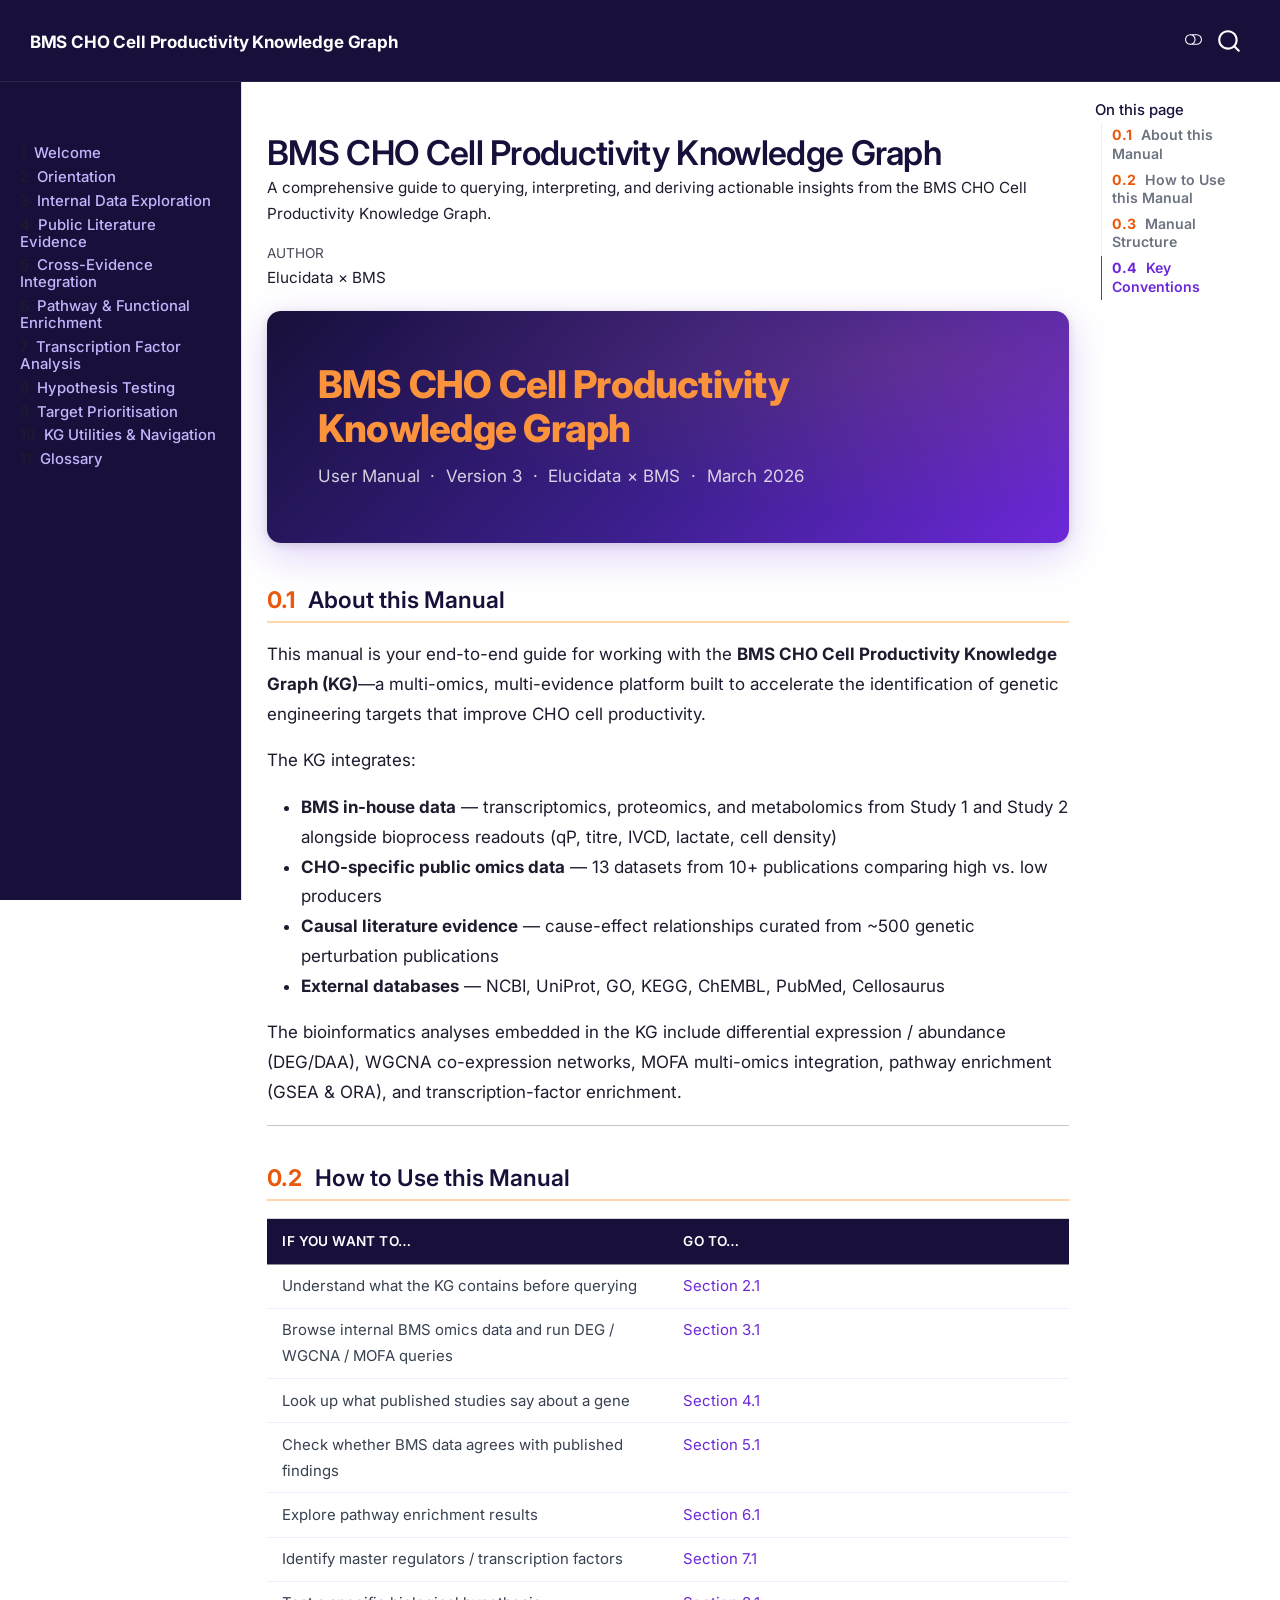
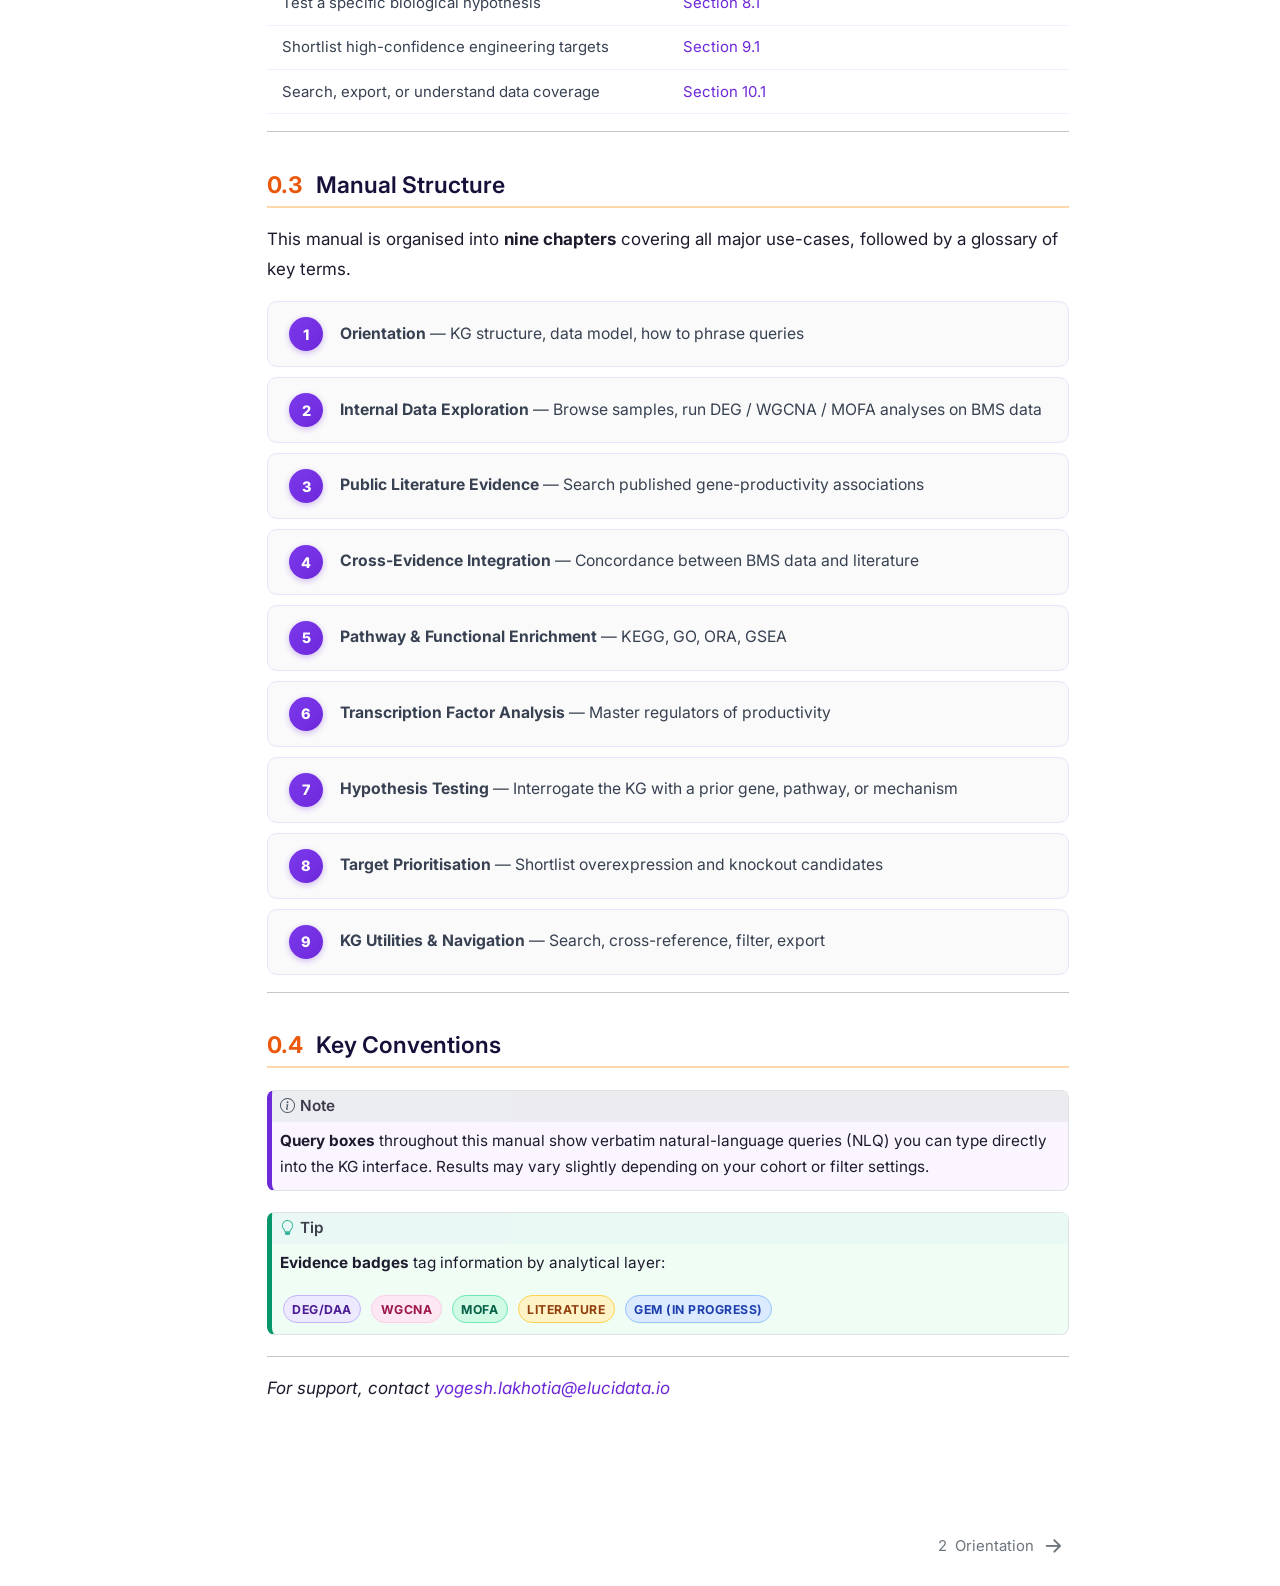
==== commit 5cf933f6: "update" ====
--- a/docs/index.html
+++ b/docs/index.html
@@ -7,7 +7,6 @@
 <meta name="viewport" content="width=device-width, initial-scale=1.0, user-scalable=yes">
 
 <meta name="author" content="Elucidata × BMS">
-<meta name="dcterms.date" content="2026-03-16">
 <meta name="description" content="A comprehensive guide to querying, interpreting, and deriving actionable insights from the BMS CHO Cell Productivity Knowledge Graph.">
 
 <title>BMS CHO Cell Productivity Knowledge Graph</title>
@@ -377,7 +376,6 @@
 <header id="title-block-header" class="quarto-title-block default">
 <div class="quarto-title">
 <h1 class="title">BMS CHO Cell Productivity Knowledge Graph</h1>
-<p class="subtitle lead">User Manual — Version 3</p>
 </div>
 
 <div>
@@ -396,12 +394,6 @@
           </div>
   </div>
     
-    <div>
-    <div class="quarto-title-meta-heading">Published</div>
-    <div class="quarto-title-meta-contents">
-      <p class="date">March 16, 2026</p>
-    </div>
-  </div>
   
     
   </div>
@@ -444,39 +436,39 @@
 <tbody>
 <tr class="odd">
 <td>Understand what the KG contains before querying</td>
-<td><a href="#sec-orientation" class="quarto-xref"><span class="quarto-unresolved-ref">sec-orientation</span></a></td>
+<td><a href="chapters/01-orientation.html#sec-orientation" class="quarto-xref"><span>Section 2.1</span></a></td>
 </tr>
 <tr class="even">
 <td>Browse internal BMS omics data and run DEG / WGCNA / MOFA queries</td>
-<td><a href="#sec-internal" class="quarto-xref"><span class="quarto-unresolved-ref">sec-internal</span></a></td>
+<td><a href="chapters/02-internal-data.html#sec-internal" class="quarto-xref"><span>Section 3.1</span></a></td>
 </tr>
 <tr class="odd">
 <td>Look up what published studies say about a gene</td>
-<td><a href="#sec-literature" class="quarto-xref"><span class="quarto-unresolved-ref">sec-literature</span></a></td>
+<td><a href="chapters/03-public-literature.html#sec-literature" class="quarto-xref"><span>Section 4.1</span></a></td>
 </tr>
 <tr class="even">
 <td>Check whether BMS data agrees with published findings</td>
-<td><a href="#sec-cross-evidence" class="quarto-xref"><span class="quarto-unresolved-ref">sec-cross-evidence</span></a></td>
+<td><a href="chapters/04-cross-evidence.html#sec-cross-evidence" class="quarto-xref"><span>Section 5.1</span></a></td>
 </tr>
 <tr class="odd">
 <td>Explore pathway enrichment results</td>
-<td><a href="#sec-pathways" class="quarto-xref"><span class="quarto-unresolved-ref">sec-pathways</span></a></td>
+<td><a href="chapters/05-pathway-enrichment.html#sec-pathways" class="quarto-xref"><span>Section 6.1</span></a></td>
 </tr>
 <tr class="even">
 <td>Identify master regulators / transcription factors</td>
-<td><a href="#sec-tf" class="quarto-xref"><span class="quarto-unresolved-ref">sec-tf</span></a></td>
+<td><a href="chapters/06-transcription-factors.html#sec-tf" class="quarto-xref"><span>Section 7.1</span></a></td>
 </tr>
 <tr class="odd">
 <td>Test a specific biological hypothesis</td>
-<td><a href="#sec-hypothesis" class="quarto-xref"><span class="quarto-unresolved-ref">sec-hypothesis</span></a></td>
+<td><a href="chapters/07-hypothesis-testing.html#sec-hypothesis" class="quarto-xref"><span>Section 8.1</span></a></td>
 </tr>
 <tr class="even">
 <td>Shortlist high-confidence engineering targets</td>
-<td><a href="#sec-targets" class="quarto-xref"><span class="quarto-unresolved-ref">sec-targets</span></a></td>
+<td><a href="chapters/08-target-prioritization.html#sec-targets" class="quarto-xref"><span>Section 9.1</span></a></td>
 </tr>
 <tr class="odd">
 <td>Search, export, or understand data coverage</td>
-<td><a href="#sec-utilities" class="quarto-xref"><span class="quarto-unresolved-ref">sec-utilities</span></a></td>
+<td><a href="chapters/09-utilities.html#sec-utilities" class="quarto-xref"><span>Section 10.1</span></a></td>
 </tr>
 </tbody>
 </table>
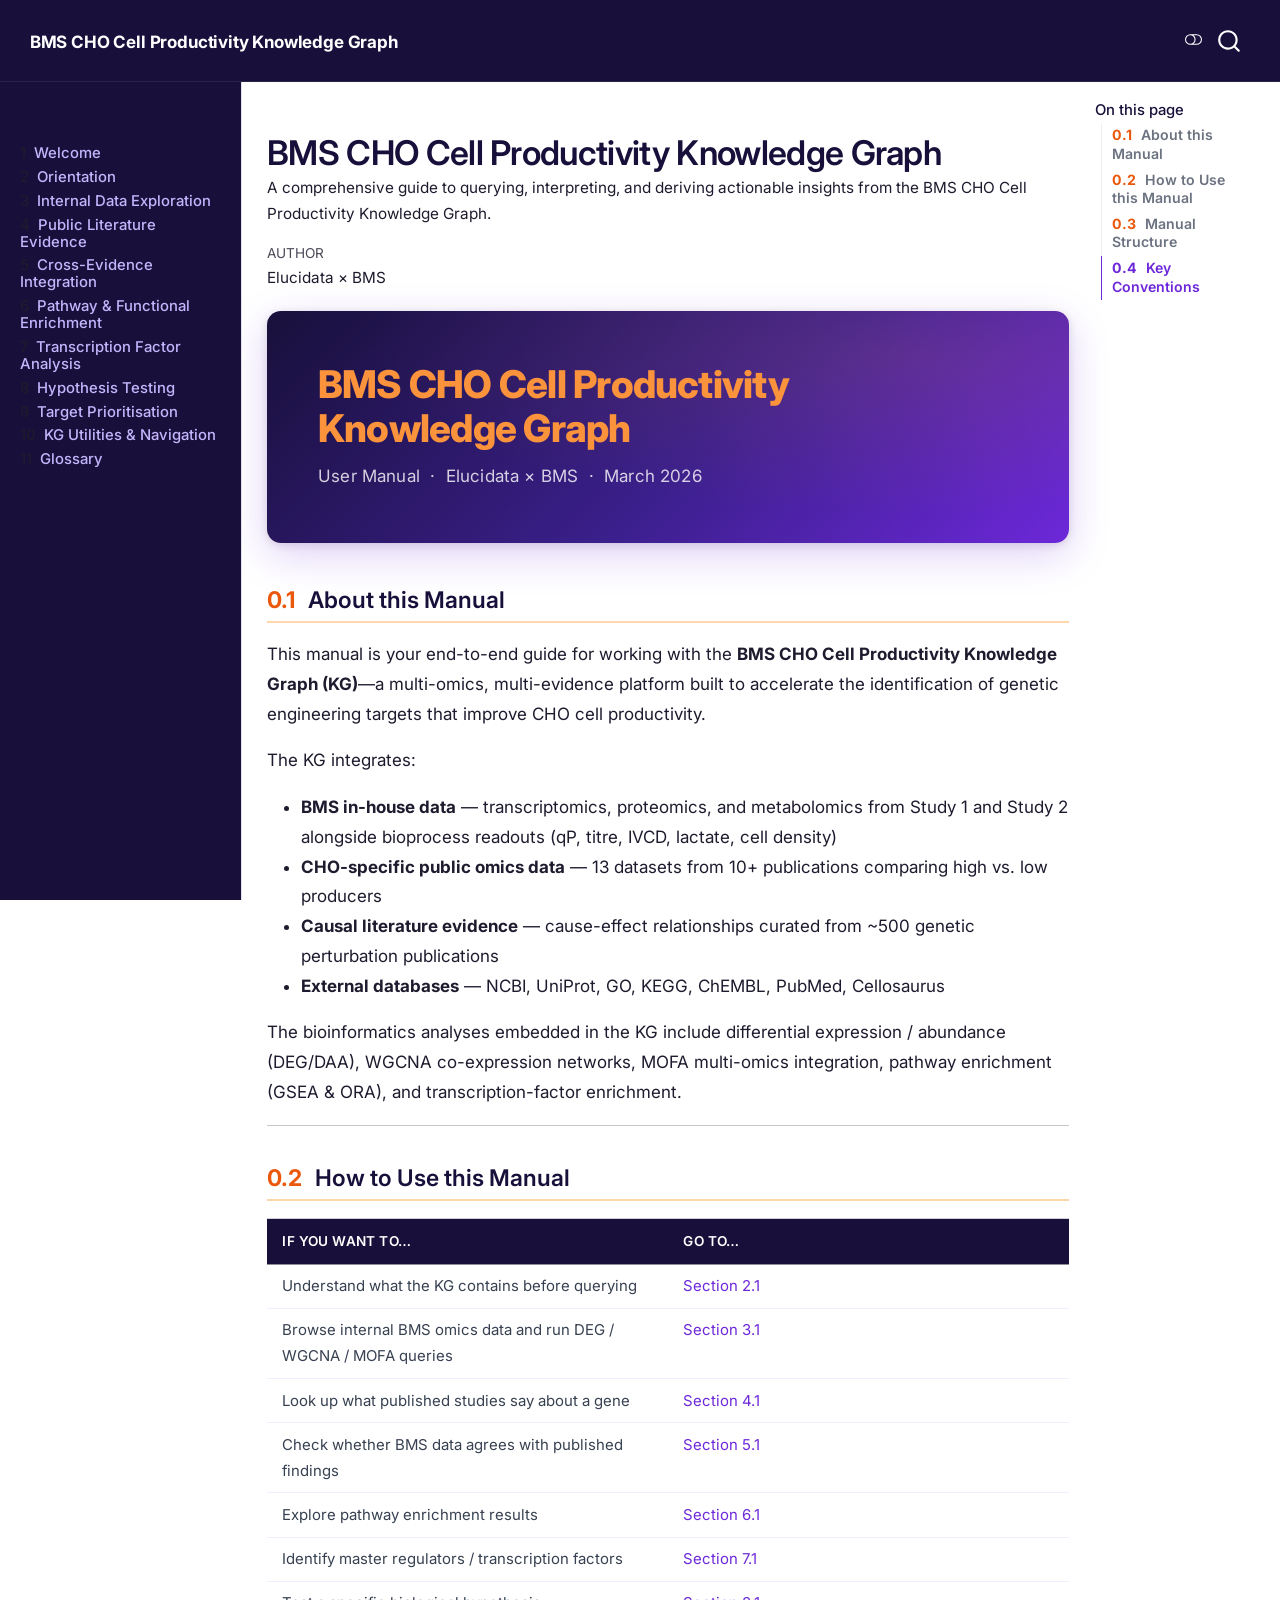
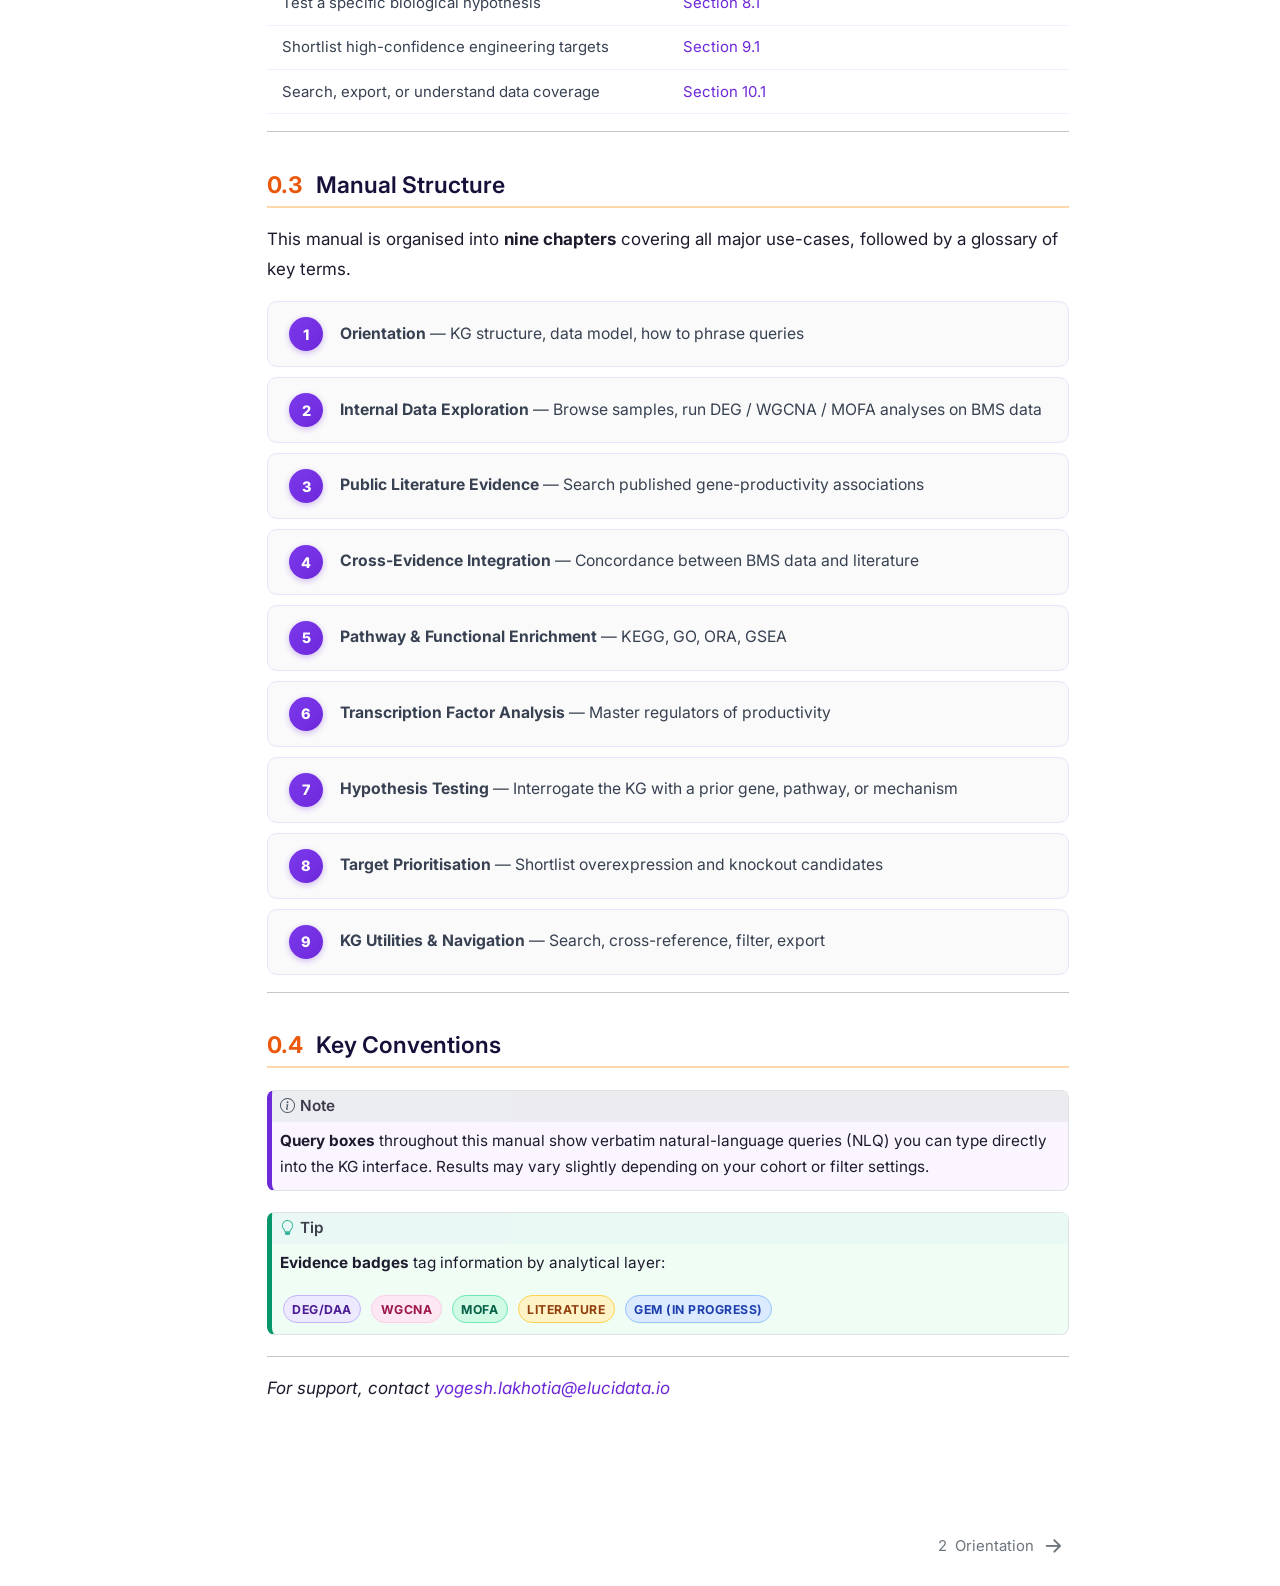
==== commit 94c223d2: "update" ====
--- a/docs/index.html
+++ b/docs/index.html
@@ -405,7 +405,7 @@
 
 <div class="hero-banner">
   <p class="hero-title">BMS CHO Cell Productivity<br>Knowledge Graph</p>
-  <p class="hero-subtitle">User Manual &nbsp;·&nbsp; Version 3 &nbsp;·&nbsp; Elucidata × BMS &nbsp;·&nbsp; March 2026</p>
+  <p class="hero-subtitle">User Manual &nbsp;·&nbsp; Elucidata × BMS &nbsp;·&nbsp; March 2026</p>
 </div>
 <section id="about-this-manual" class="level2" data-number="0.1">
 <h2 data-number="0.1" class="anchored" data-anchor-id="about-this-manual"><span class="header-section-number">0.1</span> About this Manual</h2>
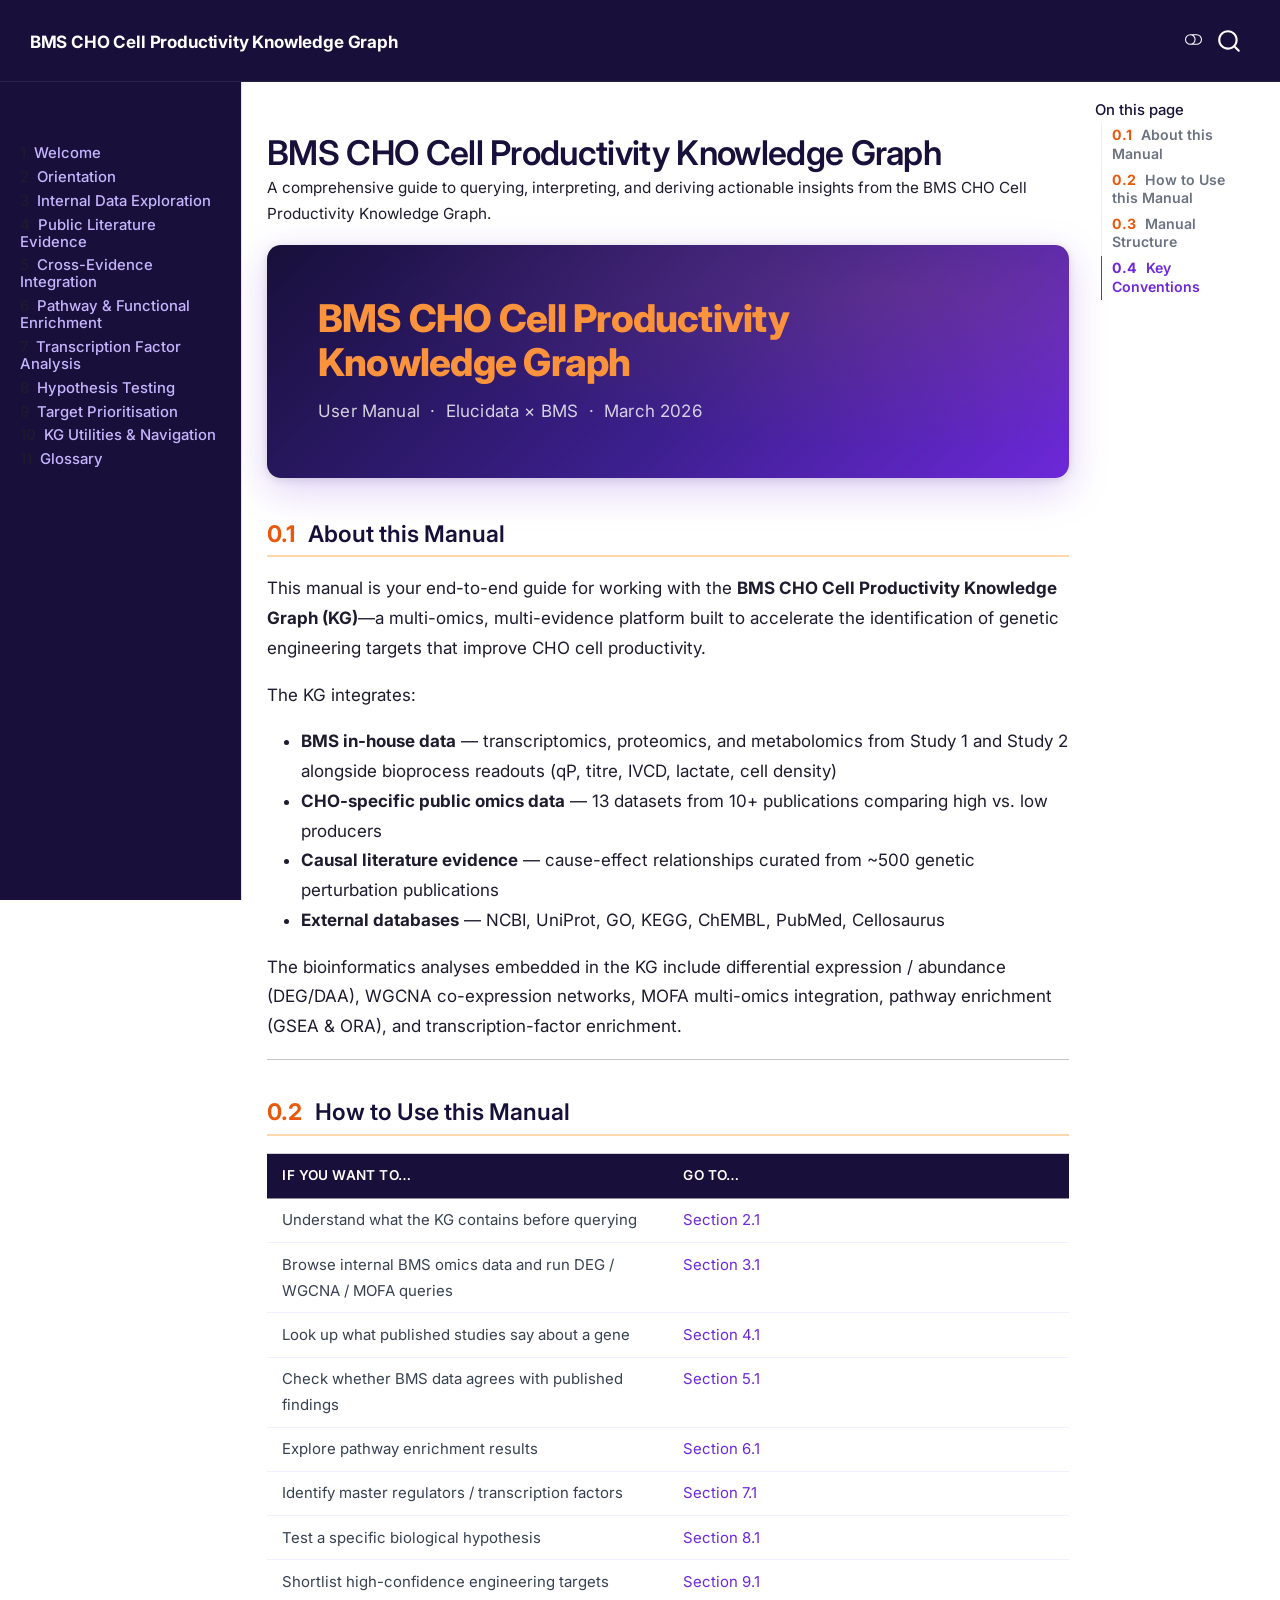
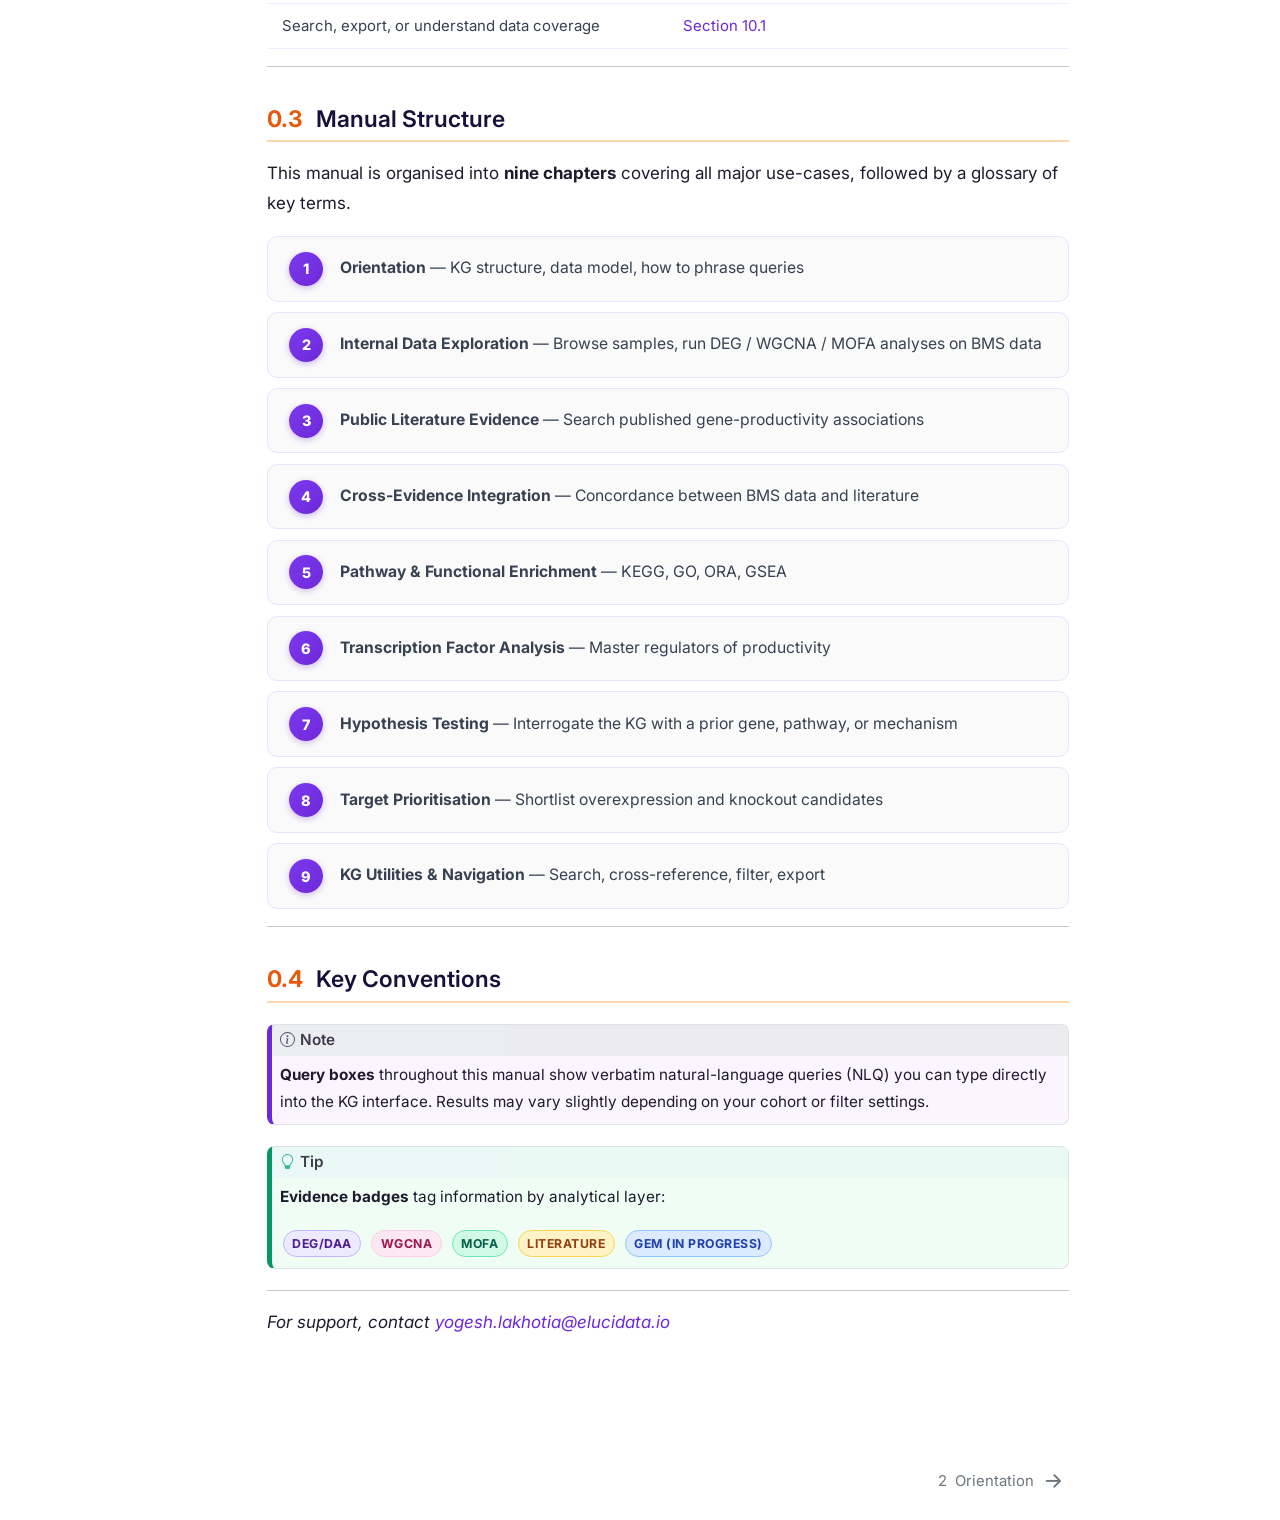
==== commit 8894e088: "update" ====
--- a/docs/index.html
+++ b/docs/index.html
@@ -6,7 +6,6 @@
 
 <meta name="viewport" content="width=device-width, initial-scale=1.0, user-scalable=yes">
 
-<meta name="author" content="Elucidata × BMS">
 <meta name="description" content="A comprehensive guide to querying, interpreting, and deriving actionable insights from the BMS CHO Cell Productivity Knowledge Graph.">
 
 <title>BMS CHO Cell Productivity Knowledge Graph</title>
@@ -387,12 +386,6 @@
 
 <div class="quarto-title-meta">
 
-    <div>
-    <div class="quarto-title-meta-heading">Author</div>
-    <div class="quarto-title-meta-contents">
-             <p>Elucidata × BMS </p>
-          </div>
-  </div>
     
   
     
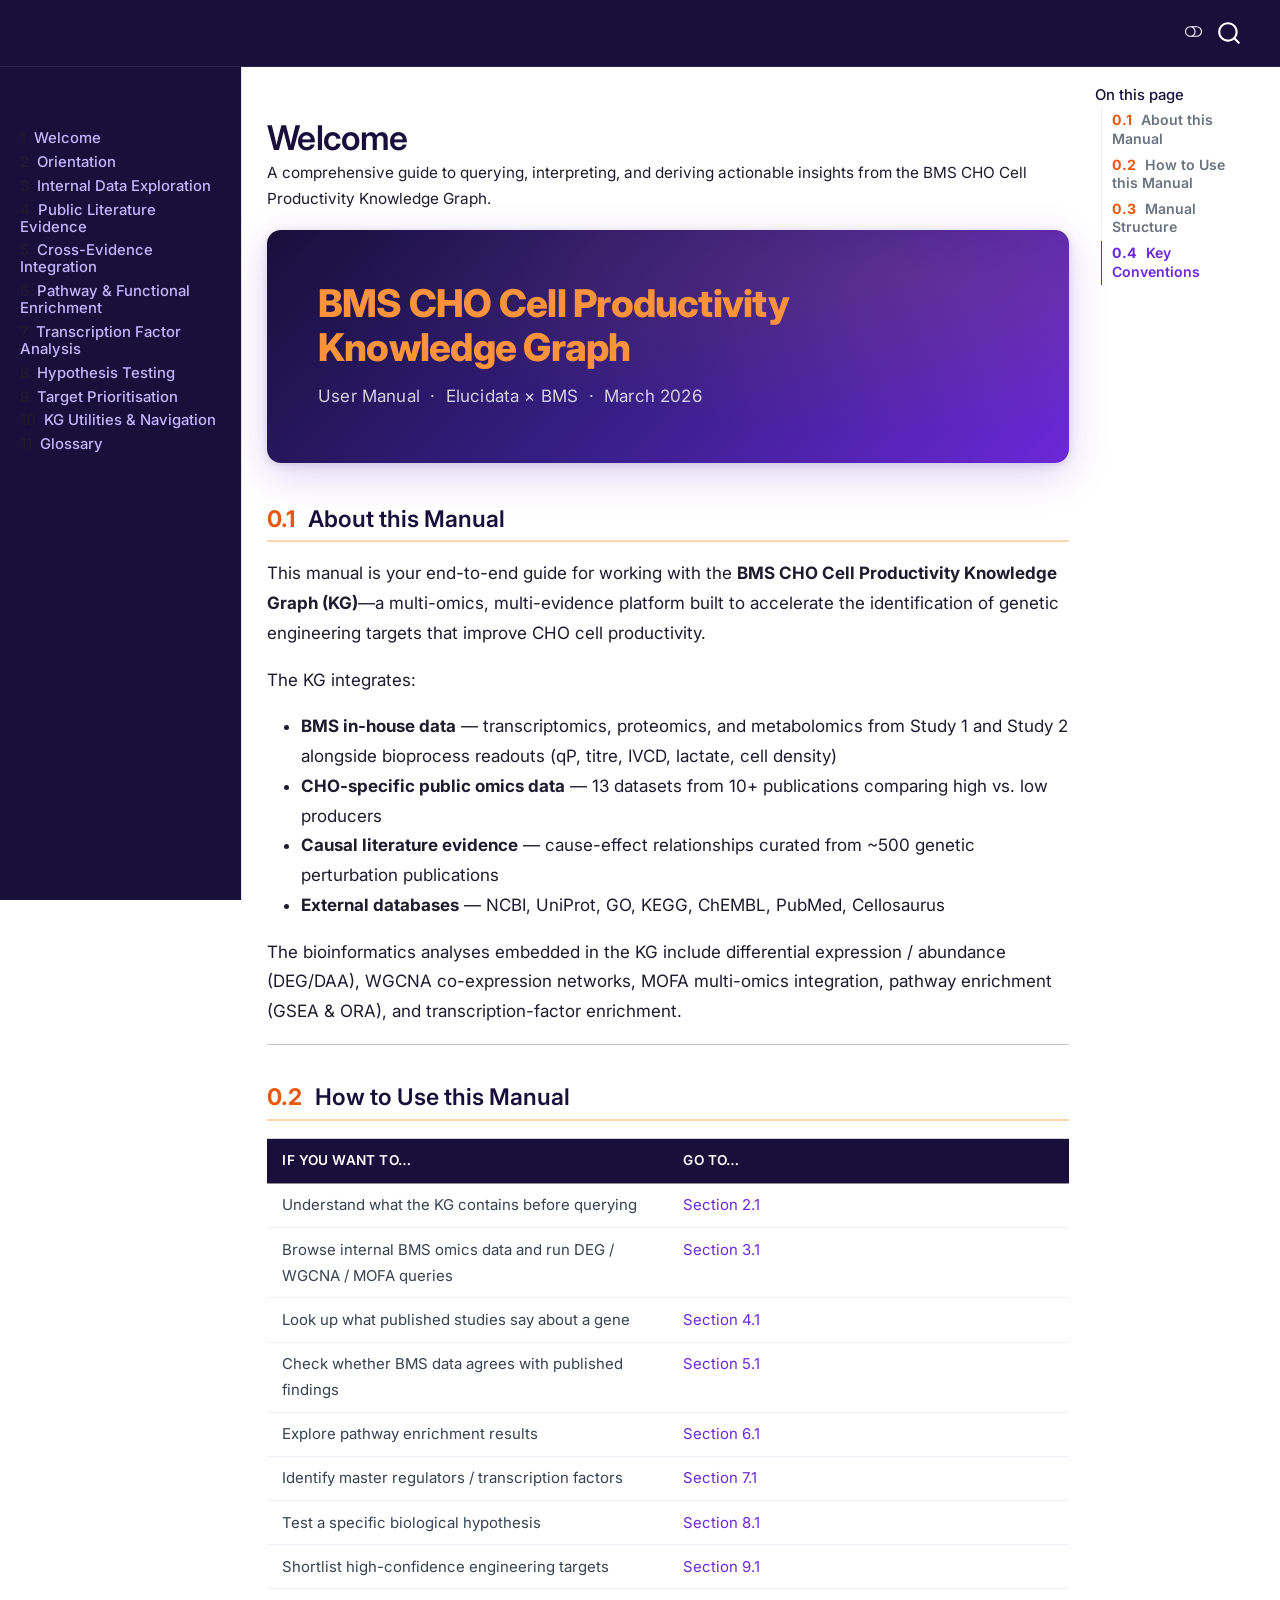
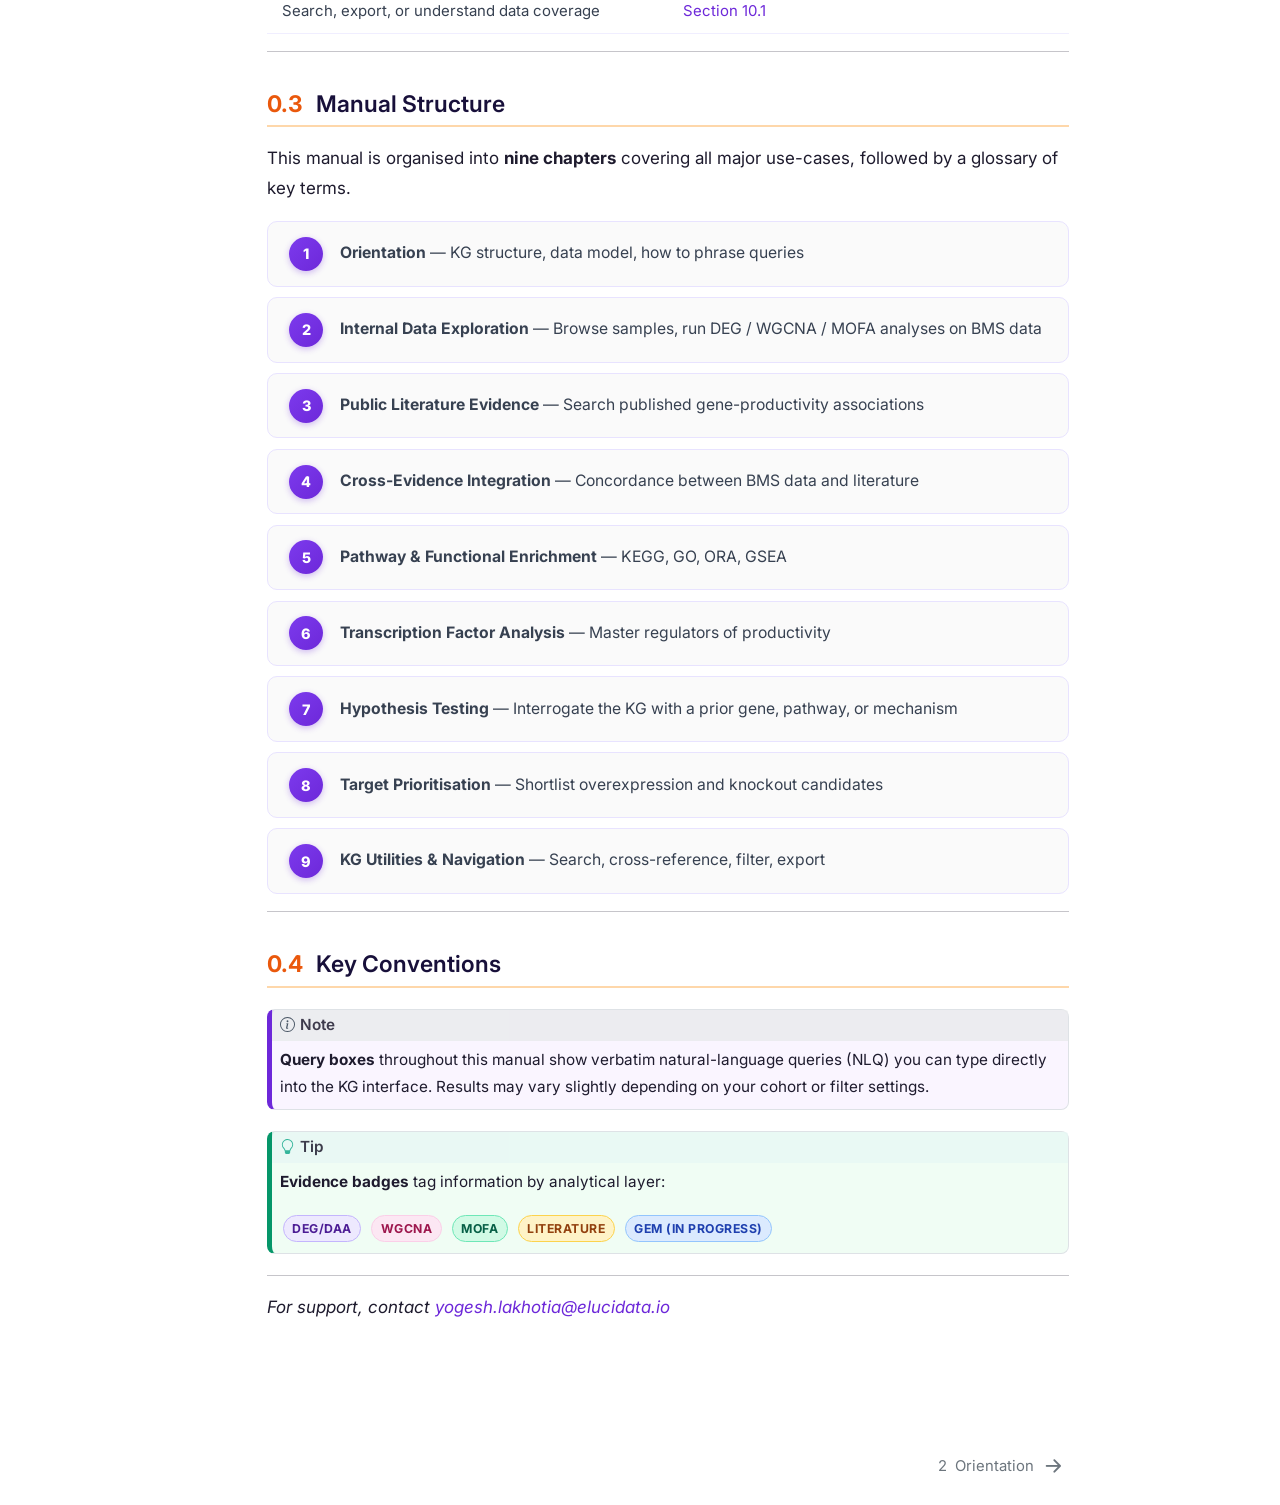
==== commit 7ba3b39f: "update" ====
--- a/docs/index.html
+++ b/docs/index.html
@@ -8,7 +8,7 @@
 
 <meta name="description" content="A comprehensive guide to querying, interpreting, and deriving actionable insights from the BMS CHO Cell Productivity Knowledge Graph.">
 
-<title>BMS CHO Cell Productivity Knowledge Graph</title>
+<title>Welcome</title>
 <style>
 /* Default styles provided by pandoc.
 ** See https://pandoc.org/MANUAL.html#variables-for-html for config info.
@@ -249,11 +249,6 @@
   <header id="quarto-header" class="headroom fixed-top">
     <nav class="navbar navbar-expand-lg " data-bs-theme="dark">
       <div class="navbar-container container-fluid">
-      <div class="navbar-brand-container mx-auto">
-    <a class="navbar-brand" href="./index.html">
-    <span class="navbar-title">BMS CHO Cell Productivity Knowledge Graph</span>
-    </a>
-  </div>
         <div class="quarto-navbar-tools tools-end">
   <a href="" class="quarto-color-scheme-toggle quarto-navigation-tool  px-1" onclick="window.quartoToggleColorScheme(); return false;" title="Toggle dark mode"><i class="bi"></i></a>
 </div>
@@ -374,7 +369,7 @@
 
 <header id="title-block-header" class="quarto-title-block default">
 <div class="quarto-title">
-<h1 class="title">BMS CHO Cell Productivity Knowledge Graph</h1>
+<h1 class="title">Welcome</h1>
 </div>
 
 <div>
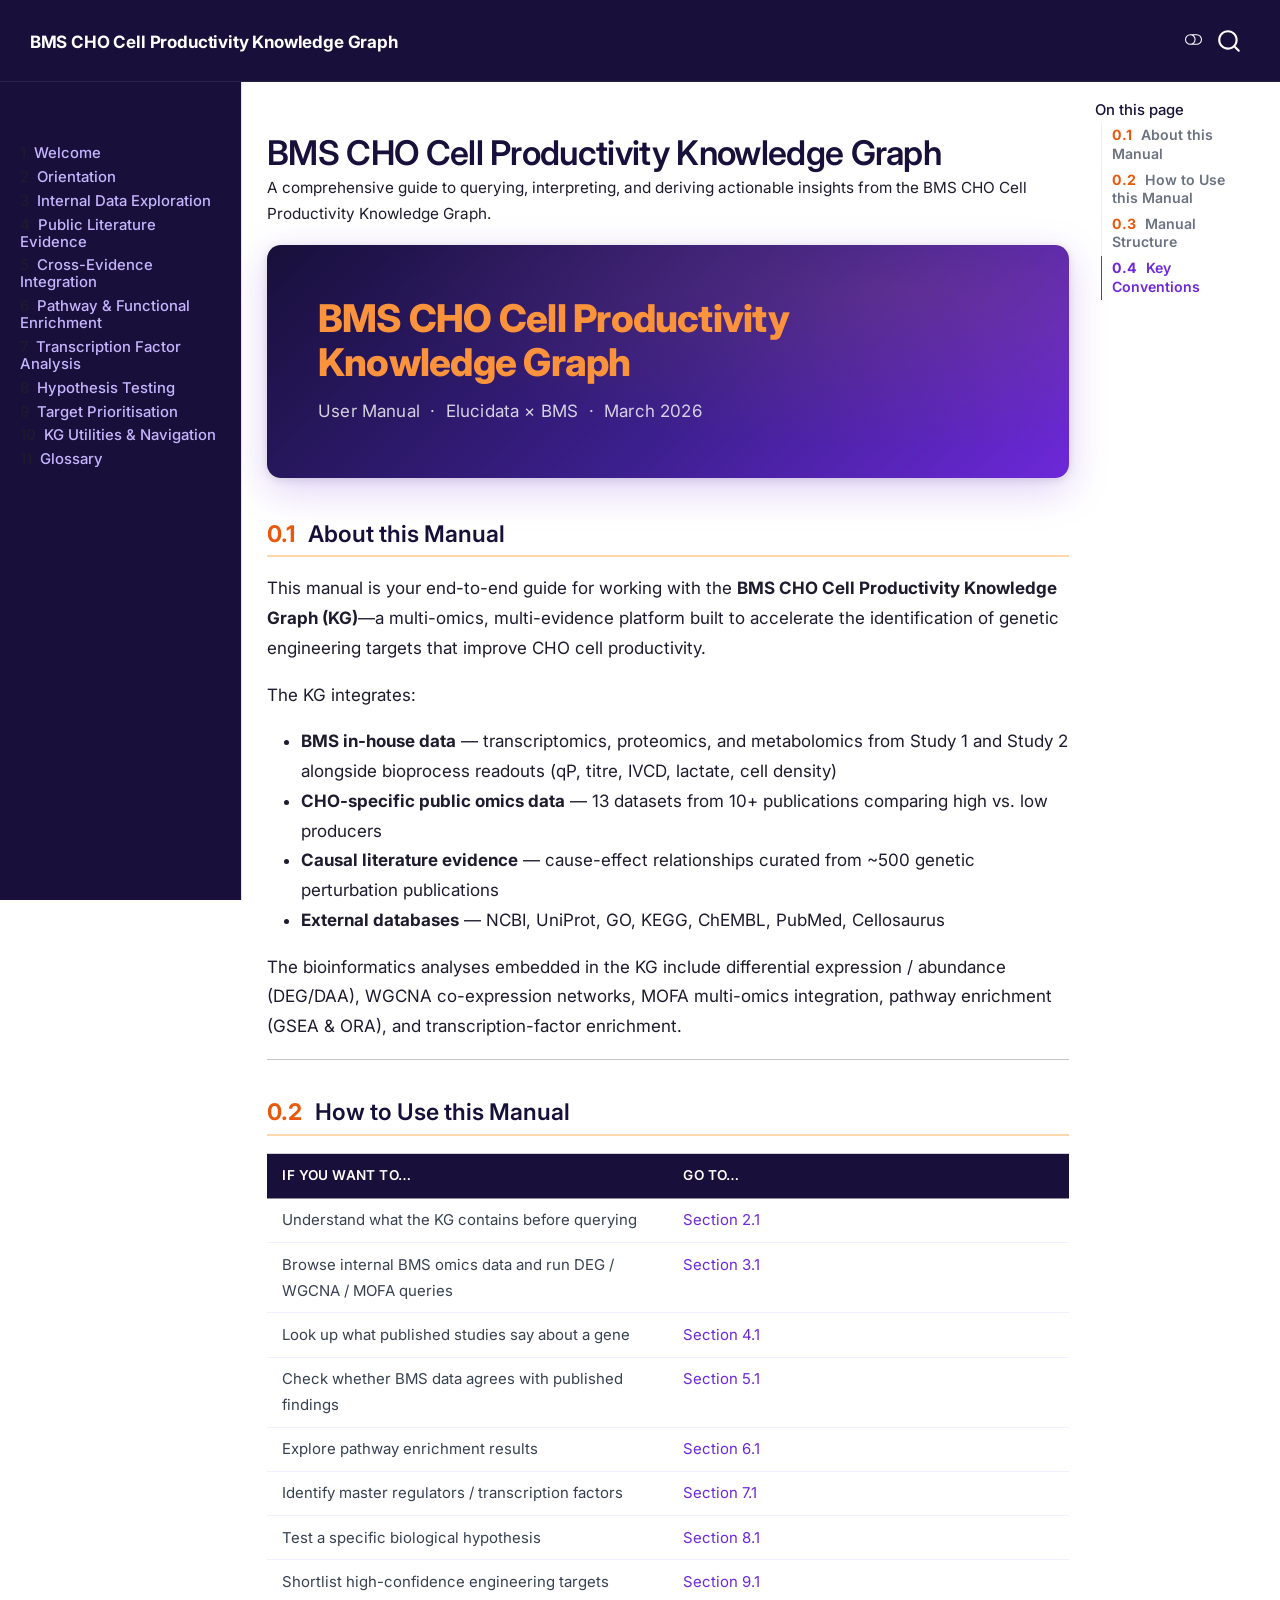
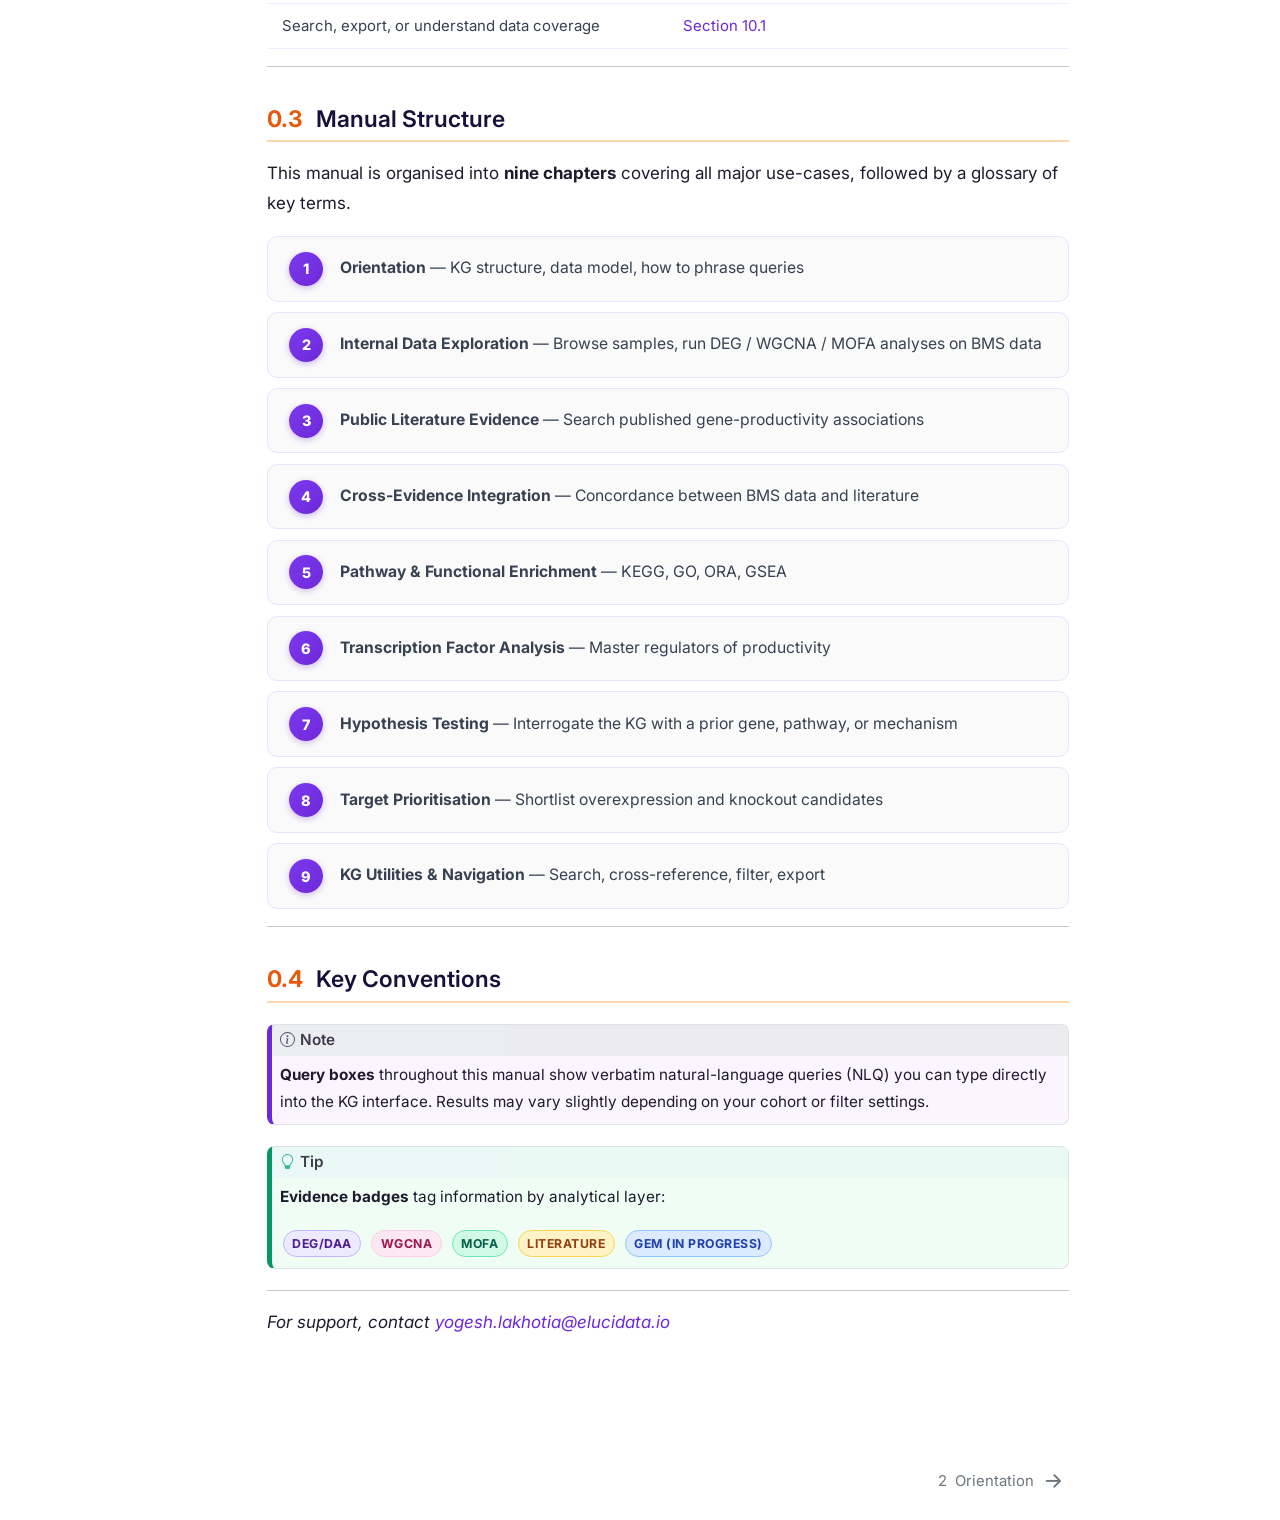
==== commit b438cc2e: "update" ====
--- a/docs/index.html
+++ b/docs/index.html
@@ -8,7 +8,7 @@
 
 <meta name="description" content="A comprehensive guide to querying, interpreting, and deriving actionable insights from the BMS CHO Cell Productivity Knowledge Graph.">
 
-<title>Welcome</title>
+<title>BMS CHO Cell Productivity Knowledge Graph</title>
 <style>
 /* Default styles provided by pandoc.
 ** See https://pandoc.org/MANUAL.html#variables-for-html for config info.
@@ -249,6 +249,11 @@
   <header id="quarto-header" class="headroom fixed-top">
     <nav class="navbar navbar-expand-lg " data-bs-theme="dark">
       <div class="navbar-container container-fluid">
+      <div class="navbar-brand-container mx-auto">
+    <a class="navbar-brand" href="./index.html">
+    <span class="navbar-title">BMS CHO Cell Productivity Knowledge Graph</span>
+    </a>
+  </div>
         <div class="quarto-navbar-tools tools-end">
   <a href="" class="quarto-color-scheme-toggle quarto-navigation-tool  px-1" onclick="window.quartoToggleColorScheme(); return false;" title="Toggle dark mode"><i class="bi"></i></a>
 </div>
@@ -369,7 +374,7 @@
 
 <header id="title-block-header" class="quarto-title-block default">
 <div class="quarto-title">
-<h1 class="title">Welcome</h1>
+<h1 class="title">BMS CHO Cell Productivity Knowledge Graph</h1>
 </div>
 
 <div>
